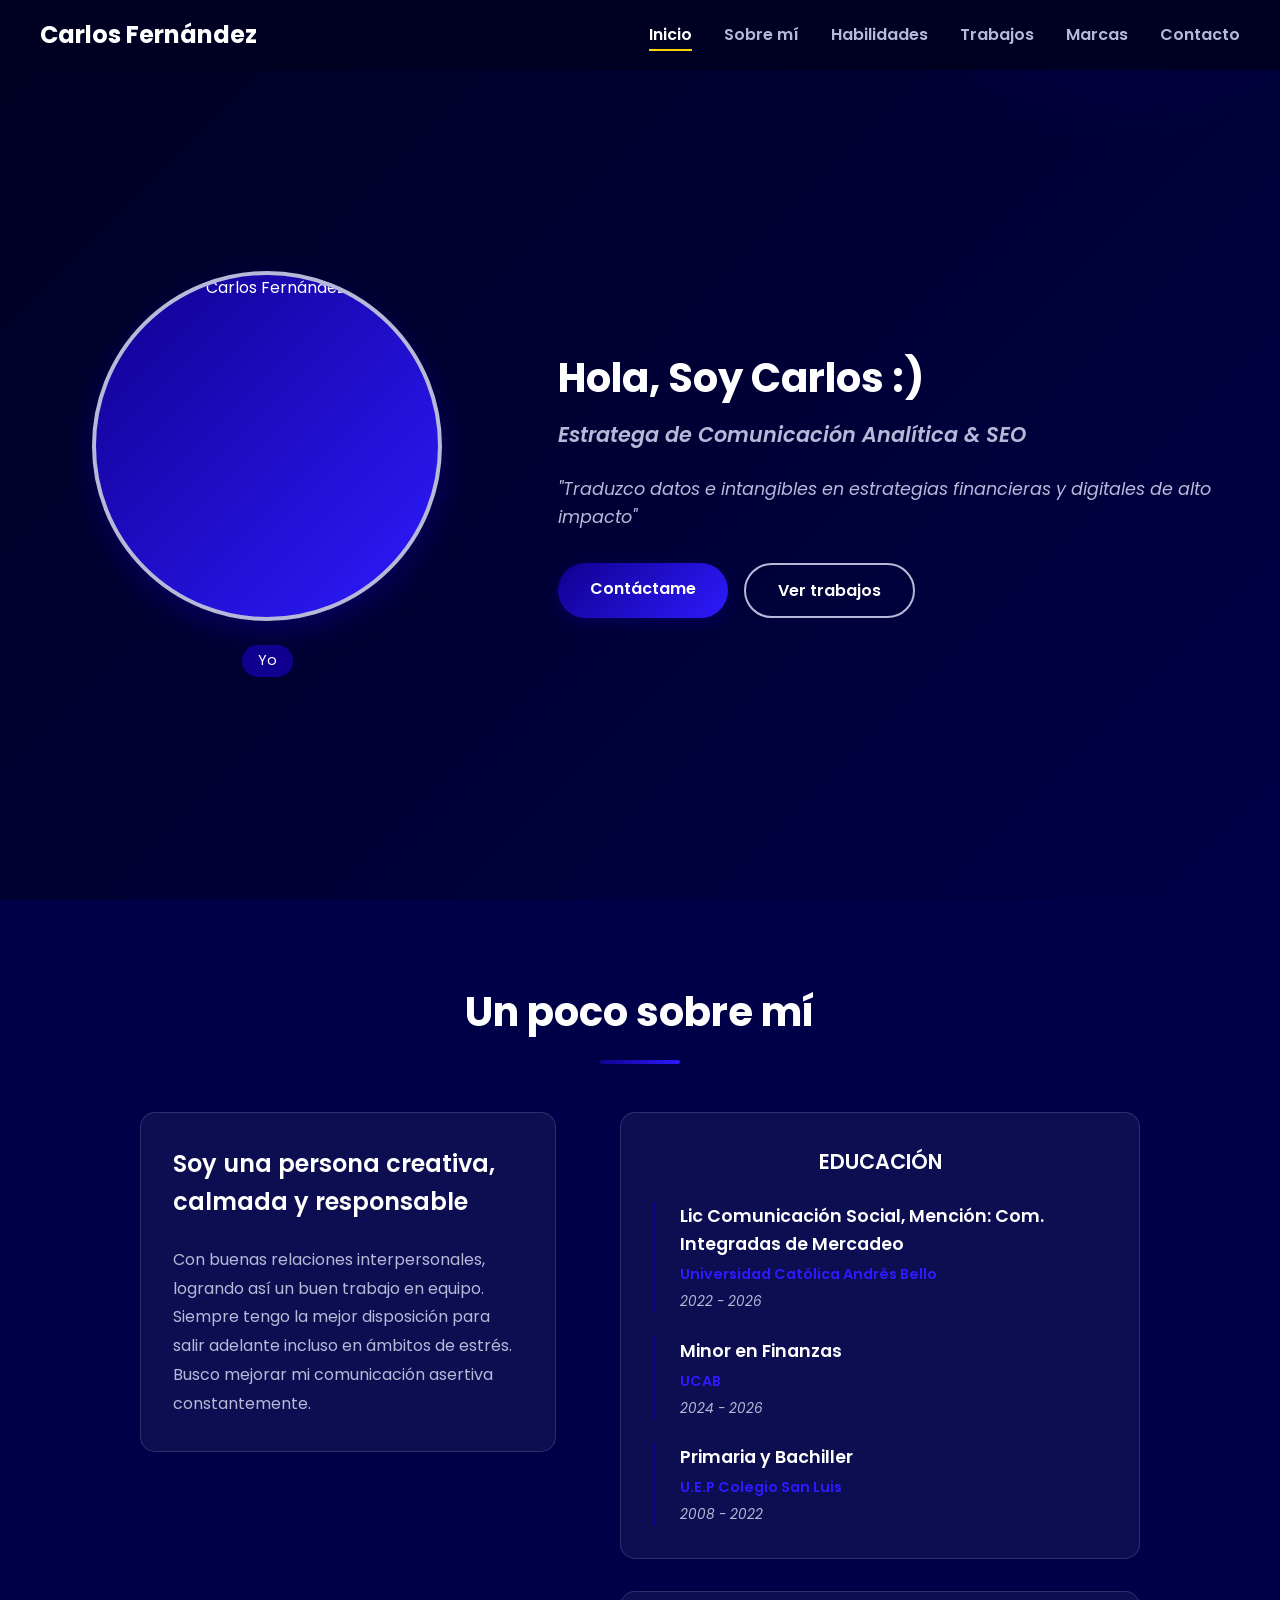
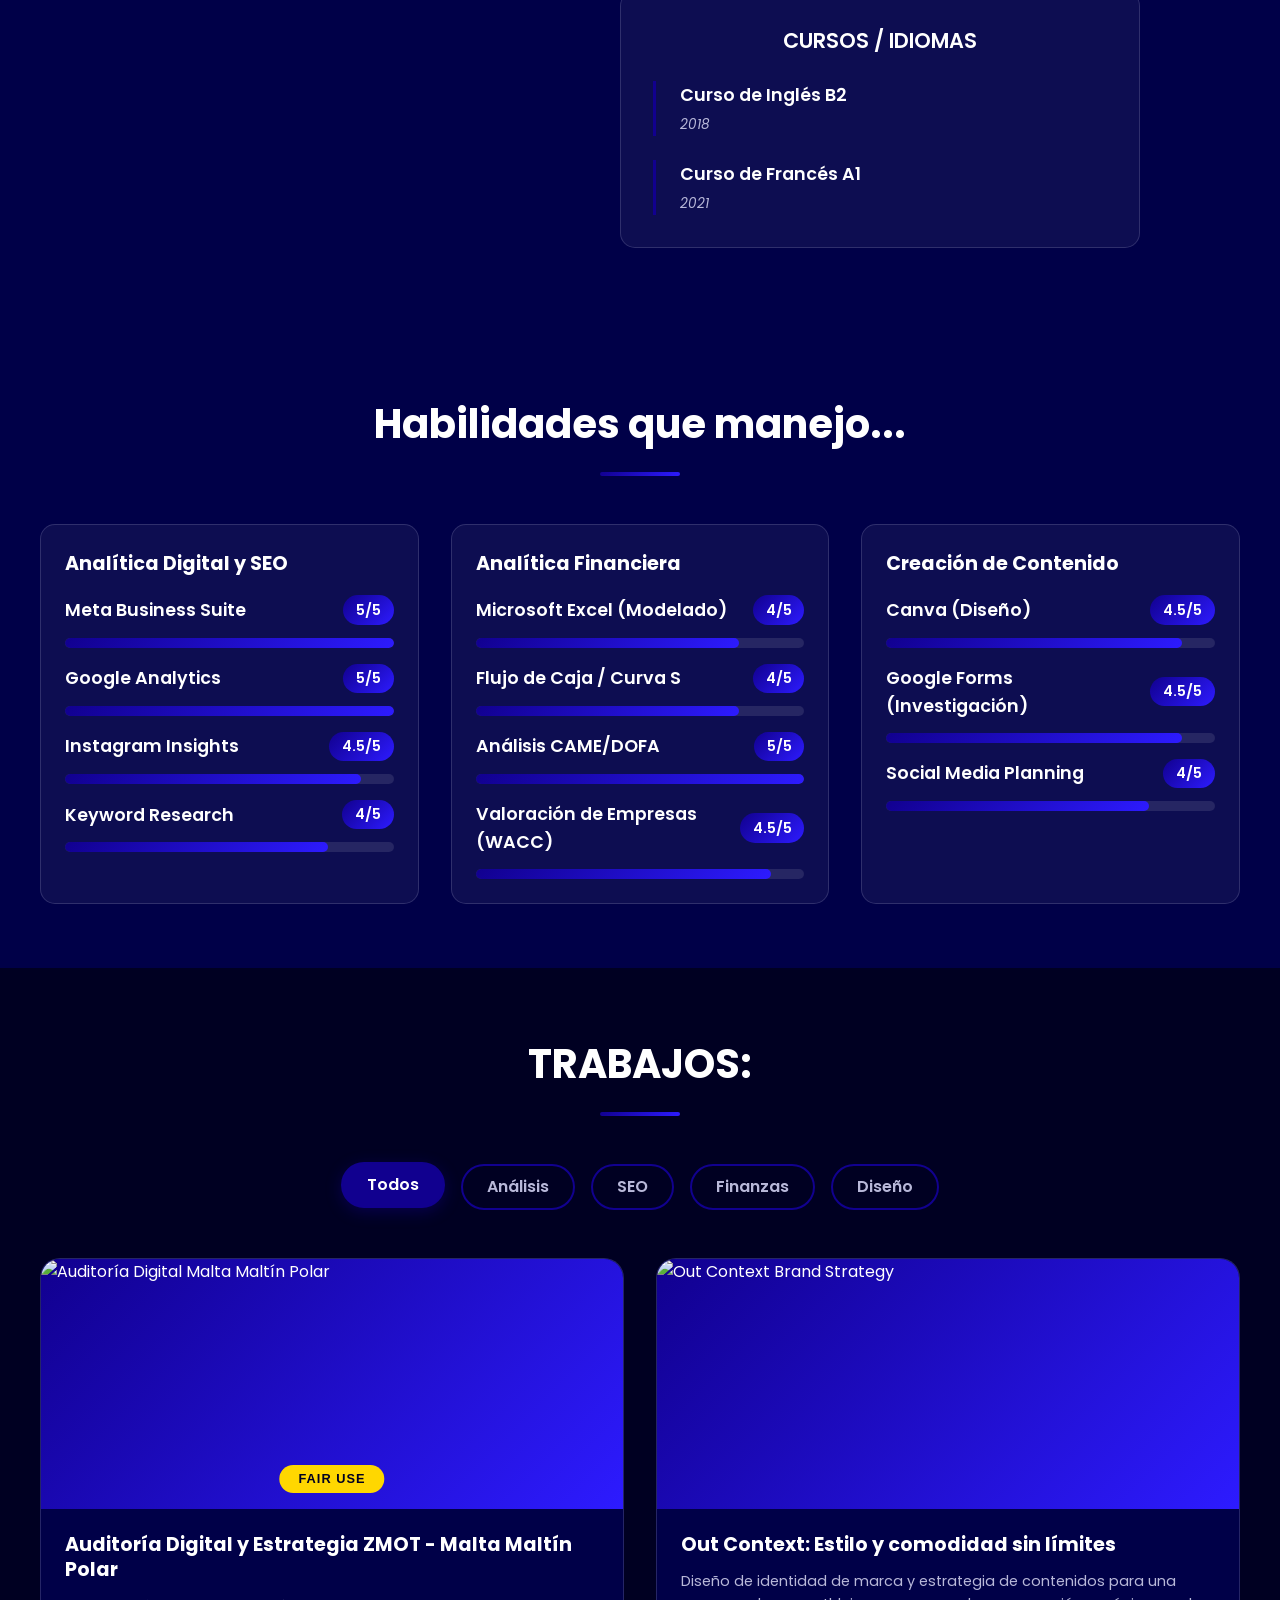
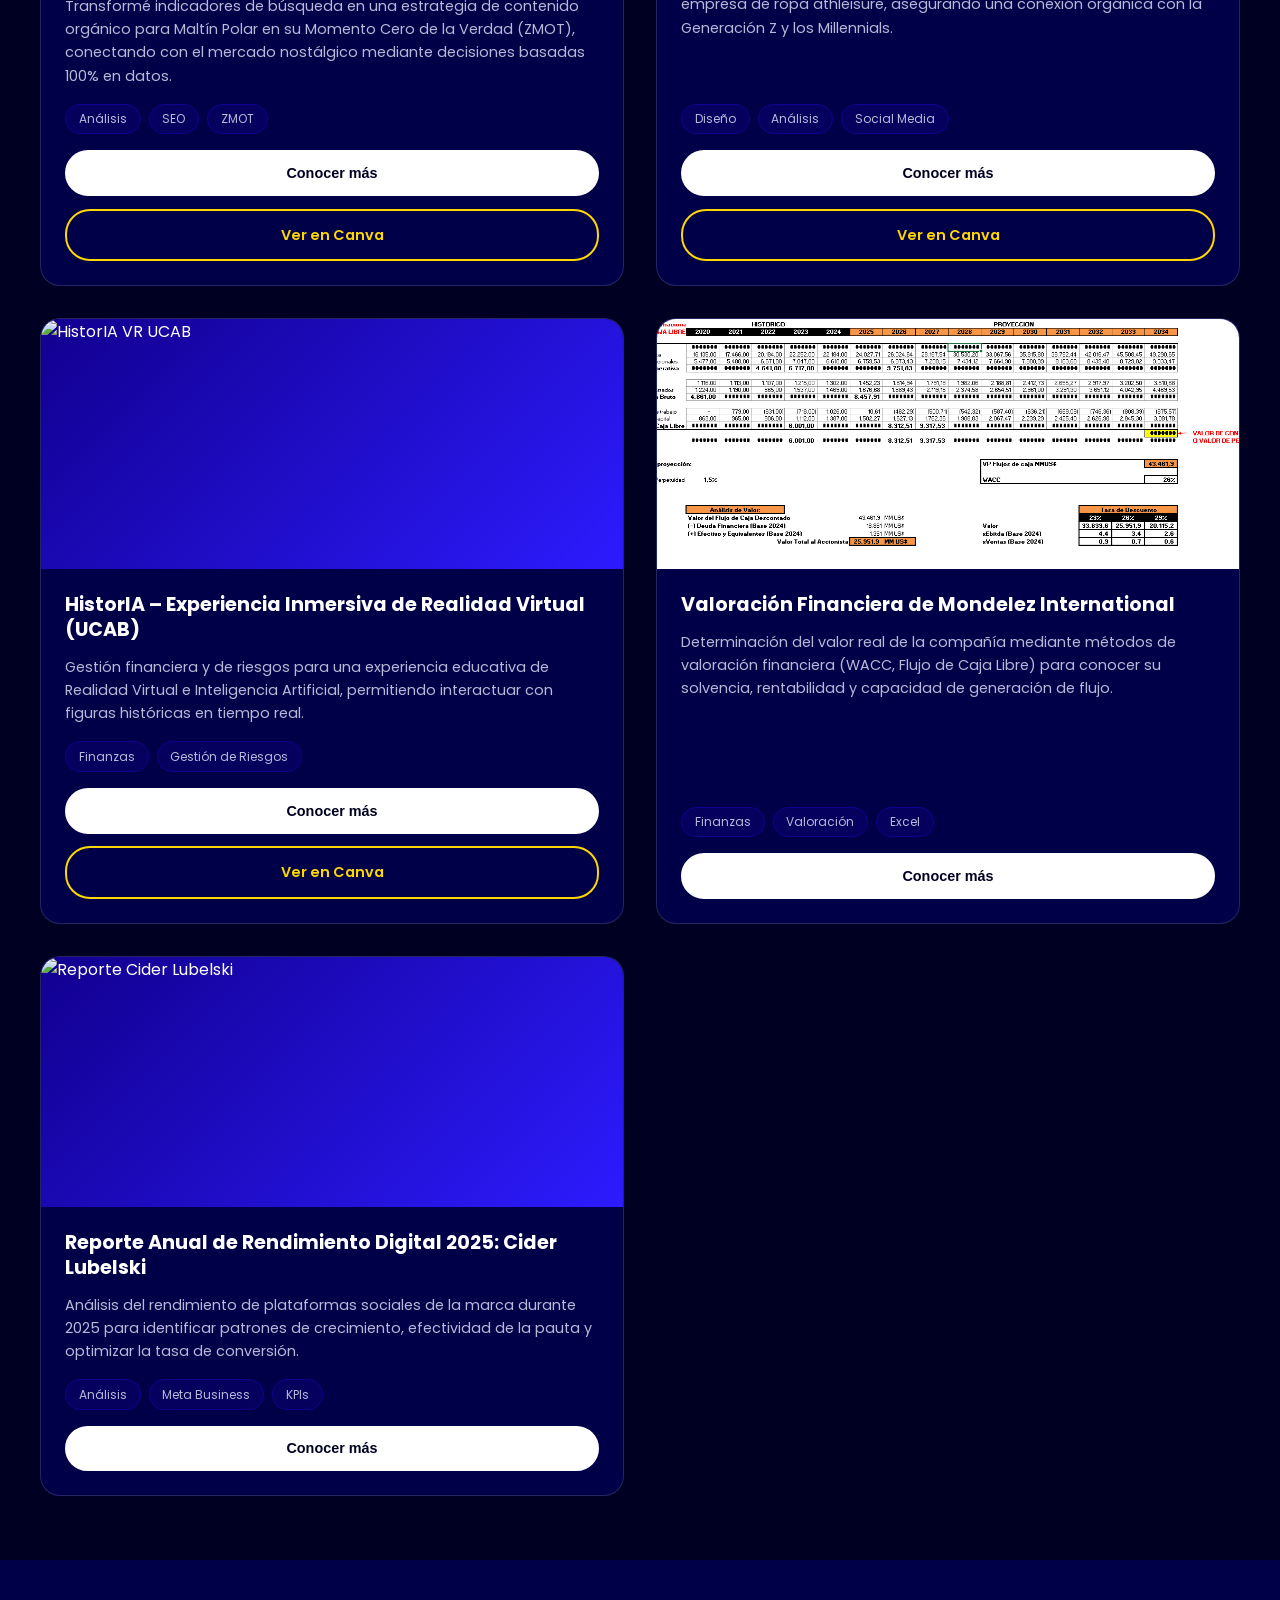
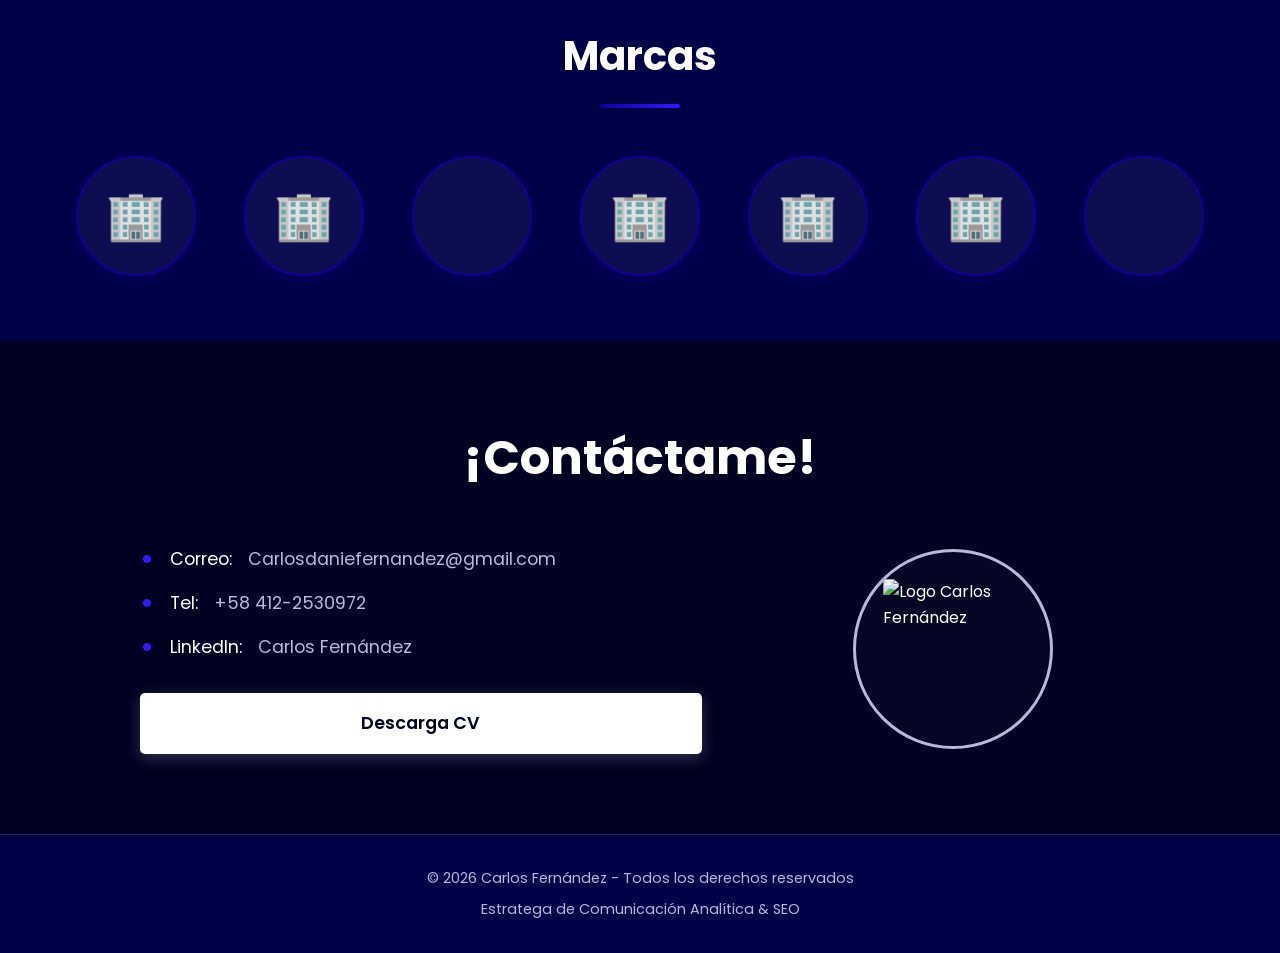
==== index.html @ 05754d42 "Update index.html" ====
<!DOCTYPE html>
<html lang="es">
<head>
    <meta charset="UTF-8">
    <meta name="viewport" content="width=device-width, initial-scale=1.0">
    <title>Carlos Fernández - Portafolio Profesional</title>
    <link href="https://fonts.googleapis.com/css2?family=Poppins:wght@300;400;600;700&display=swap" rel="stylesheet">
    <style>
        * {
            margin: 0;
            padding: 0;
            box-sizing: border-box;
        }

        :root {
            --color-dark: #000022;
            --color-primary: #000048;
            --color-secondary: #11008f;
            --color-accent: #2d1bff;
            --color-light: #b8b8d9;
            --color-white: #ffffff;
            --color-yellow: #FFD700;
        }

        body {
            font-family: 'Poppins', sans-serif;
            background: var(--color-dark);
            color: var(--color-white);
            line-height: 1.6;
        }

        /* Navigation Menu */
        .navbar {
            position: fixed;
            top: 0;
            left: 0;
            width: 100%;
            background: rgba(0, 0, 34, 0.95);
            backdrop-filter: blur(10px);
            padding: 1rem 2rem;
            z-index: 1000;
            box-shadow: 0 2px 20px rgba(0, 0, 0, 0.3);
            transition: all 0.3s ease;
        }

        .nav-container {
            max-width: 1200px;
            margin: 0 auto;
            display: flex;
            justify-content: space-between;
            align-items: center;
        }

        .nav-logo {
            font-size: 1.5rem;
            font-weight: 700;
            color: var(--color-white);
            text-decoration: none;
        }

        .nav-menu {
            display: flex;
            gap: 2rem;
            list-style: none;
        }

        .nav-menu a {
            color: var(--color-light);
            text-decoration: none;
            font-weight: 600;
            transition: color 0.3s ease;
            position: relative;
        }

        .nav-menu a:hover,
        .nav-menu a.active {
            color: var(--color-white);
        }

        .nav-menu a::after {
            content: '';
            position: absolute;
            bottom: -5px;
            left: 0;
            width: 0;
            height: 2px;
            background: var(--color-yellow);
            transition: width 0.3s ease;
        }

        .nav-menu a:hover::after,
        .nav-menu a.active::after {
            width: 100%;
        }

        .mobile-menu-toggle {
            display: none;
            background: none;
            border: none;
            color: var(--color-white);
            font-size: 1.5rem;
            cursor: pointer;
        }

        /* Hero Section */
        .hero {
            min-height: 100vh;
            display: flex;
            align-items: center;
            justify-content: center;
            padding: 6rem 2rem 2rem;
            background: linear-gradient(135deg, var(--color-dark) 0%, var(--color-primary) 100%);
            position: relative;
            overflow: hidden;
        }

        .hero::before {
            content: '';
            position: absolute;
            top: -50%;
            right: -10%;
            width: 600px;
            height: 600px;
            background: radial-gradient(circle, var(--color-secondary) 0%, transparent 70%);
            opacity: 0.3;
            border-radius: 50%;
            z-index: 0;
        }

        .hero-container {
            max-width: 1200px;
            width: 100%;
            display: grid;
            grid-template-columns: 1fr 1.5fr;
            gap: 4rem;
            align-items: center;
            position: relative;
            z-index: 1;
        }

        .profile-section {
            text-align: center;
        }

        .profile-img {
            width: 350px;
            height: 350px;
            border-radius: 50%;
            background: linear-gradient(135deg, var(--color-secondary) 0%, var(--color-accent) 100%);
            display: flex;
            align-items: center;
            justify-content: center;
            margin: 0 auto 1.5rem;
            overflow: hidden;
            border: 4px solid var(--color-light);
            box-shadow: 0 10px 30px rgba(17, 0, 143, 0.5);
        }

        .profile-img img {
            width: 100%;
            height: 100%;
            object-fit: cover;
            object-position: center top;
        }

        .profile-label {
            background: var(--color-secondary);
            color: white;
            padding: 0.3rem 1rem;
            border-radius: 20px;
            font-size: 0.9rem;
            display: inline-block;
            margin-bottom: 1rem;
        }

        .hero-content h1 {
            font-size: 2.5rem;
            color: var(--color-white);
            margin-bottom: 0.5rem;
            font-weight: 700;
        }

        .hero-content .subtitle {
            font-size: 1.3rem;
            color: var(--color-light);
            margin-bottom: 1.5rem;
            font-weight: 600;
        }

        .hero-content p {
            color: var(--color-light);
            margin-bottom: 2rem;
            font-size: 1.1rem;
            font-style: italic;
        }

        .cta-buttons {
            display: flex;
            gap: 1rem;
            flex-wrap: wrap;
        }

        .btn {
            padding: 0.8rem 2rem;
            border: none;
            border-radius: 50px;
            font-size: 1rem;
            font-weight: 600;
            cursor: pointer;
            transition: all 0.3s ease;
            text-decoration: none;
            display: inline-block;
        }

        .btn-primary {
            background: linear-gradient(135deg, var(--color-secondary) 0%, var(--color-accent) 100%);
            color: white;
            box-shadow: 0 4px 15px rgba(17, 0, 143, 0.4);
        }

        .btn-primary:hover {
            transform: translateY(-3px);
            box-shadow: 0 6px 20px rgba(17, 0, 143, 0.6);
        }

        .btn-secondary {
            background: transparent;
            color: var(--color-white);
            border: 2px solid var(--color-light);
        }

        .btn-secondary:hover {
            background: var(--color-light);
            color: var(--color-dark);
            transform: translateY(-3px);
        }

        /* About Section */
        .about-section {
            background: var(--color-primary);
            padding: 5rem 2rem;
        }

        .about-container {
            max-width: 1000px;
            margin: 0 auto;
        }

        .about-title {
            text-align: center;
            font-size: 2.5rem;
            color: var(--color-white);
            margin-bottom: 3rem;
            position: relative;
        }

        .about-title::after {
            content: '';
            display: block;
            width: 80px;
            height: 4px;
            background: linear-gradient(135deg, var(--color-secondary) 0%, var(--color-accent) 100%);
            margin: 1rem auto;
            border-radius: 2px;
        }

        .about-content {
            display: grid;
            grid-template-columns: 1.2fr 1.5fr;
            gap: 4rem;
            align-items: start;
        }

        .about-personal {
            background: rgba(255, 255, 255, 0.05);
            padding: 2rem;
            border-radius: 15px;
            border: 1px solid rgba(184, 184, 217, 0.2);
        }

        .about-personal h3 {
            color: var(--color-white);
            font-size: 1.5rem;
            margin-bottom: 1.5rem;
            font-weight: 600;
        }

        .about-personal p {
            color: var(--color-light);
            line-height: 1.8;
            font-size: 1rem;
        }

        .about-info {
            display: flex;
            flex-direction: column;
            gap: 2rem;
        }

        .about-section-block {
            background: rgba(255, 255, 255, 0.05);
            padding: 2rem;
            border-radius: 15px;
            border: 1px solid rgba(184, 184, 217, 0.2);
        }

        .about-section-block h3 {
            color: var(--color-white);
            font-size: 1.3rem;
            margin-bottom: 1.5rem;
            text-align: center;
            font-weight: 600;
        }

        .education-item,
        .course-item {
            margin-bottom: 1.5rem;
            padding-left: 1.5rem;
            border-left: 3px solid var(--color-secondary);
        }

        .education-item:last-child,
        .course-item:last-child {
            margin-bottom: 0;
        }

        .education-item h4,
        .course-item h4 {
            color: var(--color-white);
            font-size: 1.1rem;
            margin-bottom: 0.3rem;
            font-weight: 600;
        }

        .education-item p,
        .course-item p {
            color: var(--color-light);
            font-size: 0.95rem;
            line-height: 1.6;
        }

        .education-item .school,
        .course-item .school {
            color: var(--color-accent);
            font-weight: 600;
            font-size: 0.9rem;
            margin-bottom: 0.3rem;
        }

        .education-item .years,
        .course-item .years {
            color: var(--color-light);
            font-size: 0.85rem;
            font-style: italic;
        }

        /* Skills Section */
        .skills-section {
            background: var(--color-primary);
            padding: 4rem 2rem;
        }

        .container {
            max-width: 1200px;
            margin: 0 auto;
        }

        .section-title {
            text-align: center;
            font-size: 2.5rem;
            color: var(--color-white);
            margin-bottom: 3rem;
            position: relative;
        }

        .section-title::after {
            content: '';
            display: block;
            width: 80px;
            height: 4px;
            background: linear-gradient(135deg, var(--color-secondary) 0%, var(--color-accent) 100%);
            margin: 1rem auto;
            border-radius: 2px;
        }

        .skills-grid {
            display: grid;
            grid-template-columns: repeat(auto-fit, minmax(300px, 1fr));
            gap: 2rem;
        }

        .skill-item {
            background: rgba(255, 255, 255, 0.05);
            padding: 1.5rem;
            border-radius: 15px;
            border: 1px solid rgba(184, 184, 217, 0.2);
            transition: transform 0.3s ease;
        }

        .skill-item:hover {
            transform: translateY(-5px);
            background: rgba(255, 255, 255, 0.08);
            border-color: var(--color-secondary);
        }

        .skill-header {
            display: flex;
            justify-content: space-between;
            align-items: center;
            margin-bottom: 0.8rem;
        }

        .skill-name {
            font-weight: 600;
            color: var(--color-white);
            font-size: 1.1rem;
        }

        .skill-level {
            background: linear-gradient(135deg, var(--color-secondary) 0%, var(--color-accent) 100%);
            color: white;
            padding: 0.2rem 0.8rem;
            border-radius: 20px;
            font-size: 0.9rem;
            font-weight: 600;
        }

        .skill-bar {
            height: 10px;
            background: rgba(255, 255, 255, 0.1);
            border-radius: 10px;
            overflow: hidden;
        }

        .skill-progress {
            height: 100%;
            background: linear-gradient(135deg, var(--color-secondary) 0%, var(--color-accent) 100%);
            border-radius: 10px;
            transition: width 1s ease;
            width: 0;
        }

        /* Works Section */
        .works-section {
            padding: 4rem 2rem;
            background: var(--color-dark);
        }

        .tags {
            display: flex;
            justify-content: center;
            gap: 1rem;
            margin-bottom: 3rem;
            flex-wrap: wrap;
        }

        .tag {
            background: transparent;
            color: var(--color-light);
            padding: 0.5rem 1.5rem;
            border-radius: 25px;
            font-weight: 600;
            border: 2px solid var(--color-secondary);
            cursor: pointer;
            transition: all 0.3s ease;
        }

        .tag:hover,
        .tag.active {
            background: var(--color-secondary);
            color: white;
            transform: translateY(-2px);
            box-shadow: 0 4px 15px rgba(17, 0, 143, 0.4);
        }

        .works-grid {
            display: grid;
            grid-template-columns: repeat(2, 1fr);
            gap: 2rem;
            max-width: 1200px;
            margin: 0 auto;
        }

        .work-card {
            background: var(--color-primary);
            border-radius: 20px;
            overflow: hidden;
            border: 1px solid rgba(184, 184, 217, 0.2);
            transition: transform 0.3s ease, box-shadow 0.3s ease;
            display: flex;
            flex-direction: column;
        }

        .work-card:hover {
            transform: translateY(-10px);
            box-shadow: 0 15px 40px rgba(17, 0, 143, 0.4);
            border-color: var(--color-secondary);
        }

        .work-image {
            width: 100%;
            height: 250px;
            background: linear-gradient(135deg, var(--color-secondary) 0%, var(--color-accent) 100%);
            display: flex;
            align-items: center;
            justify-content: center;
            position: relative;
            overflow: hidden;
        }

        .work-image img {
            width: 100%;
            height: 100%;
            object-fit: cover;
        }

        .fair-use-btn {
            position: absolute;
            bottom: 1rem;
            left: 50%;
            transform: translateX(-50%);
            background: var(--color-yellow);
            color: var(--color-dark);
            padding: 0.4rem 1.2rem;
            border-radius: 25px;
            font-weight: 700;
            font-size: 0.8rem;
            border: none;
            cursor: pointer;
            letter-spacing: 1px;
        }

        .work-content {
            padding: 1.5rem;
            flex-grow: 1;
            display: flex;
            flex-direction: column;
        }

        .work-title {
            font-size: 1.2rem;
            color: var(--color-white);
            margin-bottom: 0.8rem;
            font-weight: 700;
            line-height: 1.3;
        }

        .work-description {
            color: var(--color-light);
            font-size: 0.9rem;
            line-height: 1.6;
            margin-bottom: 1rem;
            flex-grow: 1;
        }

        .work-tags {
            display: flex;
            gap: 0.5rem;
            flex-wrap: wrap;
            margin-bottom: 1rem;
        }

        .work-tag {
            background: rgba(17, 0, 143, 0.3);
            color: var(--color-light);
            padding: 0.3rem 0.8rem;
            border-radius: 15px;
            font-size: 0.75rem;
            border: 1px solid var(--color-secondary);
        }

        .work-buttons {
            display: flex;
            flex-direction: column;
            gap: 0.8rem;
        }

        .work-btn {
            width: 100%;
            padding: 0.8rem 1rem;
            border: 2px solid var(--color-light);
            border-radius: 25px;
            background: transparent;
            color: var(--color-white);
            font-weight: 600;
            cursor: pointer;
            transition: all 0.3s ease;
            text-align: center;
            text-decoration: none;
            display: inline-block;
            font-size: 0.9rem;
        }

        .work-btn:hover {
            background: var(--color-secondary);
            border-color: var(--color-secondary);
            transform: translateY(-2px);
        }

        .work-btn.primary {
            background: var(--color-white);
            color: var(--color-dark);
            border-color: var(--color-white);
        }

        .work-btn.primary:hover {
            background: var(--color-light);
        }

        .work-btn.canva-link {
            border-color: var(--color-yellow);
            color: var(--color-yellow);
        }

        .work-btn.canva-link:hover {
            background: var(--color-yellow);
            color: var(--color-dark);
        }

        /* Modal Styles */
        .modal {
            display: none;
            position: fixed;
            top: 0;
            left: 0;
            width: 100%;
            height: 100%;
            background: rgba(0, 0, 0, 0.95);
            z-index: 1000;
            overflow-y: auto;
            padding: 2rem;
        }

        .modal.active {
            display: flex;
            align-items: flex-start;
            justify-content: center;
        }

        .modal-content {
            background: var(--color-primary);
            border-radius: 20px;
            max-width: 1100px;
            width: 100%;
            padding: 3rem;
            position: relative;
            border: 2px solid var(--color-secondary);
            box-shadow: 0 20px 60px rgba(17, 0, 143, 0.5);
            margin: 2rem 0;
        }

        .modal-close {
            position: absolute;
            top: 1.5rem;
            right: 1.5rem;
            width: 40px;
            height: 40px;
            border-radius: 50%;
            background: var(--color-secondary);
            border: none;
            color: white;
            font-size: 1.5rem;
            cursor: pointer;
            display: flex;
            align-items: center;
            justify-content: center;
            transition: all 0.3s ease;
            z-index: 10;
        }

        .modal-close:hover {
            background: var(--color-accent);
            transform: rotate(90deg);
        }

        .modal-header {
            text-align: center;
            margin-bottom: 2rem;
        }

        .modal-title {
            font-size: 1.8rem;
            color: var(--color-white);
            margin-bottom: 1.5rem;
            line-height: 1.3;
        }

        .modal-tabs {
            display: flex;
            justify-content: center;
            gap: 1rem;
            margin-bottom: 2rem;
            flex-wrap: wrap;
        }

        .modal-tab {
            padding: 0.7rem 1.8rem;
            border: 2px solid var(--color-light);
            border-radius: 25px;
            background: transparent;
            color: var(--color-light);
            font-weight: 600;
            cursor: pointer;
            transition: all 0.3s ease;
            font-size: 0.9rem;
        }

        .modal-tab:hover,
        .modal-tab.active {
            background: var(--color-white);
            color: var(--color-dark);
            border-color: var(--color-white);
            transform: translateY(-2px);
        }

        .modal-body {
            display: grid;
            grid-template-columns: 1fr 1.8fr;
            gap: 3rem;
            margin-top: 2rem;
        }

        .modal-image {
            width: 100%;
            border-radius: 15px;
            overflow: hidden;
            box-shadow: 0 10px 30px rgba(0, 0, 0, 0.3);
            min-height: 300px;
            display: flex;
            align-items: center;
            justify-content: center;
            background: rgba(255,255,255,0.05);
        }

        .modal-image img {
            width: 100%;
            height: auto;
            display: block;
        }

        .modal-info {
            color: var(--color-light);
        }

        .modal-section {
            margin-bottom: 1.8rem;
        }

        .modal-section h3 {
            color: var(--color-white);
            font-size: 1.1rem;
            margin-bottom: 0.6rem;
            font-weight: 600;
        }

        .modal-section p {
            color: var(--color-light);
            line-height: 1.7;
            font-size: 0.95rem;
        }

        .modal-section ul {
            padding-left: 0;
            list-style: none;
        }

        .modal-section li {
            margin-bottom: 0.8rem;
            position: relative;
            padding-left: 1.8rem;
            line-height: 1.6;
            font-size: 0.95rem;
        }

        .modal-section li::before {
            content: '✅';
            position: absolute;
            left: 0;
            top: 2px;
        }

        .tab-content {
            display: none;
        }

        .tab-content.active {
            display: block;
            animation: fadeIn 0.4s ease;
        }

        @keyframes fadeIn {
            from { opacity: 0; transform: translateY(10px); }
            to { opacity: 1; transform: translateY(0); }
        }

        /* Brands Section */
        .brands-section {
            background: var(--color-primary);
            padding: 4rem 2rem;
        }

        .brands-grid {
            display: flex;
            justify-content: center;
            align-items: center;
            gap: 3rem;
            flex-wrap: wrap;
            margin-top: 2rem;
        }

        .brand-item {
            width: 120px;
            height: 120px;
            border-radius: 50%;
            background: rgba(255, 255, 255, 0.05);
            display: flex;
            align-items: center;
            justify-content: center;
            font-size: 3rem;
            color: var(--color-light);
            border: 2px solid var(--color-secondary);
            box-shadow: 0 4px 15px rgba(17, 0, 143, 0.3);
            transition: all 0.3s ease;
            cursor: pointer;
        }

        .brand-item:hover {
            transform: scale(1.1) rotate(5deg);
            background: var(--color-secondary);
            color: white;
            box-shadow: 0 6px 20px rgba(17, 0, 143, 0.6);
        }

        /* Contact Section */
        .contact-section {
            background: var(--color-dark);
            padding: 5rem 2rem;
        }

        .contact-container {
            max-width: 1000px;
            margin: 0 auto;
        }

        .contact-title {
            text-align: center;
            font-size: 3rem;
            margin-bottom: 3rem;
            color: var(--color-white);
        }

        .contact-content {
            display: grid;
            grid-template-columns: 1.5fr 1fr;
            gap: 4rem;
            align-items: center;
        }

        .contact-info {
            display: flex;
            flex-direction: column;
            gap: 1rem;
        }

        .contact-item {
            display: flex;
            align-items: center;
            gap: 1rem;
            font-size: 1.1rem;
            color: var(--color-white);
        }

        .contact-item::before {
            content: '•';
            color: var(--color-accent);
            font-size: 2rem;
            line-height: 0;
        }

        .contact-item a {
            color: var(--color-light);
            text-decoration: none;
            transition: color 0.3s ease;
        }

        .contact-item a:hover {
            color: var(--color-accent);
        }

        .contact-btn {
            display: inline-block;
            margin-top: 1rem;
            padding: 1rem 2.5rem;
            background: var(--color-white);
            color: var(--color-dark);
            text-decoration: none;
            border-radius: 5px;
            font-weight: 600;
            font-size: 1.1rem;
            transition: all 0.3s ease;
            box-shadow: 0 4px 15px rgba(255, 255, 255, 0.2);
            text-align: center;
        }

        .contact-btn:hover {
            transform: translateY(-3px);
            box-shadow: 0 6px 20px rgba(255, 255, 255, 0.4);
        }

        .contact-logo {
            display: flex;
            justify-content: center;
            align-items: center;
        }

        .logo-circle {
            width: 200px;
            height: 200px;
            border: 3px solid var(--color-light);
            border-radius: 50%;
            display: flex;
            align-items: center;
            justify-content: center;
            background: rgba(255, 255, 255, 0.02);
        }

        .logo-inner {
            width: 140px;
            height: 140px;
            display: flex;
            align-items: center;
            justify-content: center;
        }

        .logo-inner img {
            width: 100%;
            height: 100%;
            object-fit: contain;
        }

        /* Footer */
        footer {
            background: var(--color-primary);
            color: var(--color-white);
            text-align: center;
            padding: 2rem;
            border-top: 1px solid rgba(184, 184, 217, 0.2);
        }

        footer p {
            color: var(--color-light);
            font-size: 0.9rem;
        }

        @keyframes fadeInUp {
            from { opacity: 0; transform: translateY(30px); }
            to { opacity: 1; transform: translateY(0); }
        }

        /* Responsive */
        @media (max-width: 768px) {
            .nav-menu {
                position: fixed;
                top: 70px;
                left: -100%;
                width: 100%;
                background: rgba(0, 0, 34, 0.98);
                flex-direction: column;
                padding: 2rem;
                transition: left 0.3s ease;
                gap: 1rem;
            }

            .nav-menu.active { left: 0; }
            .mobile-menu-toggle { display: block; }

            .hero-container {
                grid-template-columns: 1fr;
                text-align: center;
            }

            .profile-img { width: 250px; height: 250px; }
            .hero-content h1 { font-size: 2rem; }
            .cta-buttons { justify-content: center; }

            .about-content {
                grid-template-columns: 1fr;
                gap: 2rem;
            }

            .skills-grid { grid-template-columns: 1fr; }

            .works-grid {
                grid-template-columns: 1fr;
            }

            .modal-body { grid-template-columns: 1fr; }
            .modal-content { padding: 2rem 1.5rem; }
            .modal-tabs { flex-direction: column; }
            .modal-tab { width: 100%; }

            .contact-content {
                grid-template-columns: 1fr;
                text-align: center;
            }
            .contact-title { font-size: 2rem; }
            .contact-item { justify-content: center; }
        }
    </style>
</head>
<body>

    <!-- Navigation Menu -->
    <nav class="navbar" id="navbar">
        <div class="nav-container">
            <a href="#inicio" class="nav-logo">Carlos Fernández</a>
            <ul class="nav-menu" id="navMenu">
                <li><a href="#inicio" class="active">Inicio</a></li>
                <li><a href="#sobre-mi">Sobre mí</a></li>
                <li><a href="#habilidades">Habilidades</a></li>
                <li><a href="#trabajos">Trabajos</a></li>
                <li><a href="#marcas">Marcas</a></li>
                <li><a href="#contacto">Contacto</a></li>
            </ul>
            <button class="mobile-menu-toggle" id="mobileMenuToggle">☰</button>
        </div>
    </nav>

    <!-- Hero Section -->
    <section class="hero" id="inicio">
        <div class="hero-container">
            <div class="profile-section">
                <div class="profile-img">
                    <img src="https://i.imgur.com/ghfgZHt.jpeg" alt="Carlos Fernández">
                </div>
                <span class="profile-label">Yo</span>
            </div>
            <div class="hero-content">
                <h1>Hola, Soy Carlos :)</h1>
                <p class="subtitle">Estratega de Comunicación Analítica & SEO</p>
                <p>"Traduzco datos e intangibles en estrategias financieras y digitales de alto impacto"</p>
                <div class="cta-buttons">
                    <a href="#contacto" class="btn btn-primary">Contáctame</a>
                    <a href="#trabajos" class="btn btn-secondary">Ver trabajos</a>
                </div>
            </div>
        </div>
    </section>

    <!-- About Section -->
    <section class="about-section" id="sobre-mi">
        <div class="about-container">
            <h2 class="about-title">Un poco sobre mí</h2>
            <div class="about-content">
                <div class="about-personal">
                    <h3>Soy una persona creativa, calmada y responsable</h3>
                    <p>Con buenas relaciones interpersonales, logrando así un buen trabajo en equipo. Siempre tengo la mejor disposición para salir adelante incluso en ámbitos de estrés. Busco mejorar mi comunicación asertiva constantemente.</p>
                </div>
                <div class="about-info">
                    <div class="about-section-block">
                        <h3>EDUCACIÓN</h3>
                        <div class="education-item">
                            <h4>Lic Comunicación Social, Mención: Com. Integradas de Mercadeo</h4>
                            <p class="school">Universidad Católica Andrés Bello</p>
                            <p class="years">2022 - 2026</p>
                        </div>
                        <div class="education-item">
                            <h4>Minor en Finanzas</h4>
                            <p class="school">UCAB</p>
                            <p class="years">2024 - 2026</p>
                        </div>
                        <div class="education-item">
                            <h4>Primaria y Bachiller</h4>
                            <p class="school">U.E.P Colegio San Luis</p>
                            <p class="years">2008 - 2022</p>
                        </div>
                    </div>
                    <div class="about-section-block">
                        <h3>CURSOS / IDIOMAS</h3>
                        <div class="course-item">
                            <h4>Curso de Inglés B2</h4>
                            <p class="years">2018</p>
                        </div>
                        <div class="course-item">
                            <h4>Curso de Francés A1</h4>
                            <p class="years">2021</p>
                        </div>
                    </div>
                </div>
            </div>
        </div>
    </section>

    <!-- Skills Section -->
    <section class="skills-section" id="habilidades">
        <div class="container">
            <h2 class="section-title">Habilidades que manejo...</h2>
            <div class="skills-grid">
                <div class="skill-item">
                    <h3 style="margin-bottom: 1rem; color: var(--color-white); font-size: 1.2rem;">Analítica Digital y SEO</h3>
                    <div class="skill-header"><span class="skill-name">Meta Business Suite</span><span class="skill-level">5/5</span></div>
                    <div class="skill-bar"><div class="skill-progress" data-width="100"></div></div>
                    <div class="skill-header" style="margin-top: 1rem;"><span class="skill-name">Google Analytics</span><span class="skill-level">5/5</span></div>
                    <div class="skill-bar"><div class="skill-progress" data-width="100"></div></div>
                    <div class="skill-header" style="margin-top: 1rem;"><span class="skill-name">Instagram Insights</span><span class="skill-level">4.5/5</span></div>
                    <div class="skill-bar"><div class="skill-progress" data-width="90"></div></div>
                    <div class="skill-header" style="margin-top: 1rem;"><span class="skill-name">Keyword Research</span><span class="skill-level">4/5</span></div>
                    <div class="skill-bar"><div class="skill-progress" data-width="80"></div></div>
                </div>

                <div class="skill-item">
                    <h3 style="margin-bottom: 1rem; color: var(--color-white); font-size: 1.2rem;">Analítica Financiera</h3>
                    <div class="skill-header"><span class="skill-name">Microsoft Excel (Modelado)</span><span class="skill-level">4/5</span></div>
                    <div class="skill-bar"><div class="skill-progress" data-width="80"></div></div>
                    <div class="skill-header" style="margin-top: 1rem;"><span class="skill-name">Flujo de Caja / Curva S</span><span class="skill-level">4/5</span></div>
                    <div class="skill-bar"><div class="skill-progress" data-width="80"></div></div>
                    <div class="skill-header" style="margin-top: 1rem;"><span class="skill-name">Análisis CAME/DOFA</span><span class="skill-level">5/5</span></div>
                    <div class="skill-bar"><div class="skill-progress" data-width="100"></div></div>
                    <div class="skill-header" style="margin-top: 1rem;"><span class="skill-name">Valoración de Empresas (WACC)</span><span class="skill-level">4.5/5</span></div>
                    <div class="skill-bar"><div class="skill-progress" data-width="90"></div></div>
                </div>

                <div class="skill-item">
                    <h3 style="margin-bottom: 1rem; color: var(--color-white); font-size: 1.2rem;">Creación de Contenido</h3>
                    <div class="skill-header"><span class="skill-name">Canva (Diseño)</span><span class="skill-level">4.5/5</span></div>
                    <div class="skill-bar"><div class="skill-progress" data-width="90"></div></div>
                    <div class="skill-header" style="margin-top: 1rem;"><span class="skill-name">Google Forms (Investigación)</span><span class="skill-level">4.5/5</span></div>
                    <div class="skill-bar"><div class="skill-progress" data-width="90"></div></div>
                    <div class="skill-header" style="margin-top: 1rem;"><span class="skill-name">Social Media Planning</span><span class="skill-level">4/5</span></div>
                    <div class="skill-bar"><div class="skill-progress" data-width="80"></div></div>
                </div>
            </div>
        </div>
    </section>

    <!-- Works Section -->
    <section class="works-section" id="trabajos">
        <div class="container">
            <h2 class="section-title">TRABAJOS:</h2>
            <div class="tags">
                <span class="tag active" data-filter="all">Todos</span>
                <span class="tag" data-filter="analisis">Análisis</span>
                <span class="tag" data-filter="seo">SEO</span>
                <span class="tag" data-filter="finanzas">Finanzas</span>
                <span class="tag" data-filter="diseno">Diseño</span>
            </div>

            <div class="works-grid">
                
                <!-- TRABAJO 1 - CON FAIR USE -->
                <div class="work-card" data-category="analisis seo">
                    <div class="work-image">
                        <img src="https://i.imgur.com/ZnPU6qf.jpeg" alt="Auditoría Digital Malta Maltín Polar">
                        <button class="fair-use-btn">FAIR USE</button>
                    </div>
                    <div class="work-content">
                        <h3 class="work-title">Auditoría Digital y Estrategia ZMOT - Malta Maltín Polar</h3>
                        <p class="work-description">Transformé indicadores de búsqueda en una estrategia de contenido orgánico para Maltín Polar en su Momento Cero de la Verdad (ZMOT), conectando con el mercado nostálgico mediante decisiones basadas 100% en datos.</p>
                        <div class="work-tags">
                            <span class="work-tag">Análisis</span>
                            <span class="work-tag">SEO</span>
                            <span class="work-tag">ZMOT</span>
                        </div>
                        <div class="work-buttons">
                            <button class="work-btn primary" onclick="openModal('modal1')">Conocer más</button>
                            <a href="https://canva.link/qal6nfpnqdi3kak" target="_blank" class="work-btn canva-link">Ver en Canva</a>
                        </div>
                    </div>
                </div>

                <!-- TRABAJO 2 - SIN FAIR USE -->
                <div class="work-card" data-category="diseno analisis">
                    <div class="work-image">
                        <img src="https://i.imgur.com/wXMcRia.jpg" alt="Out Context Brand Strategy">
                    </div>
                    <div class="work-content">
                        <h3 class="work-title">Out Context: Estilo y comodidad sin límites</h3>
                        <p class="work-description">Diseño de identidad de marca y estrategia de contenidos para una empresa de ropa athleisure, asegurando una conexión orgánica con la Generación Z y los Millennials.</p>
                        <div class="work-tags">
                            <span class="work-tag">Diseño</span>
                            <span class="work-tag">Análisis</span>
                            <span class="work-tag">Social Media</span>
                        </div>
                        <div class="work-buttons">
                            <button class="work-btn primary" onclick="openModal('modal2')">Conocer más</button>
                            <a href="https://canva.link/6cm7qntppjrfjh0" target="_blank" class="work-btn canva-link">Ver en Canva</a>
                        </div>
                    </div>
                </div>

                <!-- TRABAJO 3 - SIN FAIR USE -->
                <div class="work-card" data-category="finanzas">
                    <div class="work-image">
                        <img src="https://i.imgur.com/NiErzsM.jpg" alt="HistorIA VR UCAB">
                    </div>
                    <div class="work-content">
                        <h3 class="work-title">HistorIA – Experiencia Inmersiva de Realidad Virtual (UCAB)</h3>
                        <p class="work-description">Gestión financiera y de riesgos para una experiencia educativa de Realidad Virtual e Inteligencia Artificial, permitiendo interactuar con figuras históricas en tiempo real.</p>
                        <div class="work-tags">
                            <span class="work-tag">Finanzas</span>
                            <span class="work-tag">Gestión de Riesgos</span>
                        </div>
                        <div class="work-buttons">
                            <button class="work-btn primary" onclick="openModal('modal3')">Conocer más</button>
                            <a href="https://canva.link/izqnwzqlymoot7e" target="_blank" class="work-btn canva-link">Ver en Canva</a>
                        </div>
                    </div>
                </div>

                <!-- TRABAJO 4 - SIN FAIR USE -->
                <div class="work-card" data-category="finanzas analisis">
                    <div class="work-image">
                        <img src="Excel.png" alt="Valoración Mondelez International">
                    </div>
                    <div class="work-content">
                        <h3 class="work-title">Valoración Financiera de Mondelez International</h3>
                        <p class="work-description">Determinación del valor real de la compañía mediante métodos de valoración financiera (WACC, Flujo de Caja Libre) para conocer su solvencia, rentabilidad y capacidad de generación de flujo.</p>
                        <div class="work-tags">
                            <span class="work-tag">Finanzas</span>
                            <span class="work-tag">Valoración</span>
                            <span class="work-tag">Excel</span>
                        </div>
                        <div class="work-buttons">
                            <button class="work-btn primary" onclick="openModal('modal4')">Conocer más</button>
                        </div>
                    </div>
                </div>

                <!-- TRABAJO 5 - SIN FAIR USE -->
                <div class="work-card" data-category="analisis">
                    <div class="work-image">
                        <img src="https://i.imgur.com/jOE3H45.jpg" alt="Reporte Cider Lubelski">
                    </div>
                    <div class="work-content">
                        <h3 class="work-title">Reporte Anual de Rendimiento Digital 2025: Cider Lubelski</h3>
                        <p class="work-description">Análisis del rendimiento de plataformas sociales de la marca durante 2025 para identificar patrones de crecimiento, efectividad de la pauta y optimizar la tasa de conversión.</p>
                        <div class="work-tags">
                            <span class="work-tag">Análisis</span>
                            <span class="work-tag">Meta Business</span>
                            <span class="work-tag">KPIs</span>
                        </div>
                        <div class="work-buttons">
                            <button class="work-btn primary" onclick="openModal('modal5')">Conocer más</button>
                        </div>
                    </div>
                </div>

            </div>
        </div>
    </section>

    <!-- ================= MODALES ================= -->

    <!-- MODAL 1 - CON FAIR USE -->
    <div class="modal" id="modal1">
        <div class="modal-content">
            <button class="modal-close" onclick="closeModal('modal1')">&times;</button>
            <div class="modal-header">
                <h2 class="modal-title">Auditoría Digital y Estrategia ZMOT - Malta Maltín Polar</h2>
                <div class="modal-tabs">
                    <button class="modal-tab active" onclick="switchTab('intro1', 'modal1', this)">INTRODUCCIÓN</button>
                    <button class="modal-tab" onclick="switchTab('retos1', 'modal1', this)">RETOS</button>
                    <button class="modal-tab" onclick="switchTab('resultados1', 'modal1', this)">RESULTADOS</button>
                </div>
            </div>
            <div class="modal-body">
                <div class="modal-image">
                    <img src="https://i.imgur.com/V6W55Oo.jpg" alt="Auditoría Digital Malta Maltín Polar">
                    <button class="fair-use-btn">FAIR USE</button>
                </div>
                <div class="modal-info">
                    <div class="tab-content active" id="intro1">
                        <div class="modal-section"><h3>Rol en el trabajo:</h3><p style="color: var(--color-white);">Analista de Mercadeo Digital y Estratega de Contenido</p></div>
                        <div class="modal-section"><h3>Herramientas usadas:</h3><p style="color: var(--color-white);">Canva (Creación de Landing page), Google (Keyword Research)</p></div>
                        <div class="modal-section"><h3>Objetivo:</h3><p>Identificar el comportamiento del consumidor en el Momento Cero de la Verdad (ZMOT) para crear una estrategia de contenido orgánico que posicione a Malta Polar como líder indiscutible en el entorno digital.</p></div>
                    </div>
                    <div class="tab-content" id="retos1">
                        <div class="modal-section"><h3>Proceso de Ejecución:</h3><ul><li><strong>Investigación del ZMOT:</strong> Analicé las búsquedas de los usuarios, identificando que la marca conecta principalmente a través de la nostalgia, la cultura y la gastronomía.</li><li><strong>Brechas de Búsqueda:</strong> Identifiqué cuatro pilares de interés real: cultura nacional, combinaciones gastronómicas, disponibilidad en el exterior e historia de marca.</li><li><strong>Estructura SEO:</strong> Diseñé un Topic Cluster con una página pilar y subtemas optimizados (H1, H2, meta descripciones) para mejorar el posicionamiento.</li><li><strong>Estrategia para Redes:</strong> Traduje los hallazgos en conceptos y copys específicos para Instagram y TikTok adaptados a las emociones de la audiencia.</li></ul></div>
                    </div>
                    <div class="tab-content" id="resultados1">
                        <div class="modal-section"><h3>Resultados obtenidos:</h3><ul><li><strong>Auditoría basada en datos:</strong> Logré transformar indicadores de búsqueda en una ruta de contenido accionable, evitando la creación de contenido "por intuición".</li><li><strong>Redirección del consumidor:</strong> El 46% de la audiencia buscaba información sobre el consumo responsable, revelando una oportunidad para posicionar el producto como aliado en momentos de estrés.</li><li><strong>Conexión cultural:</strong> Diseñé una landing page que conecta con la identidad venezolana, utilizando un tono cercano y elementos visuales que reflejan la cultura local.</li><li><strong>Estrategia ZMOT:</strong> Implementé una estrategia basada en el Momento Cero de la Verdad, asegurando que la marca aparezca en el momento exacto en que el consumidor está buscando activamente.</li></ul></div>
                    </div>
                </div>
            </div>
        </div>
    </div>

    <!-- MODAL 2 - SIN FAIR USE -->
    <div class="modal" id="modal2">
        <div class="modal-content">
            <button class="modal-close" onclick="closeModal('modal2')">&times;</button>
            <div class="modal-header">
                <h2 class="modal-title">Out Context: Estilo y comodidad sin límites</h2>
                <div class="modal-tabs">
                    <button class="modal-tab active" onclick="switchTab('intro2', 'modal2', this)">INTRODUCCIÓN</button>
                    <button class="modal-tab" onclick="switchTab('retos2', 'modal2', this)">RETOS</button>
                    <button class="modal-tab" onclick="switchTab('resultados2', 'modal2', this)">RESULTADOS</button>
                </div>
            </div>
            <div class="modal-body">
                <div class="modal-image">
                    <img src="https://i.imgur.com/wXMcRia.jpg" alt="Out Context Brand Strategy">
                </div>
                <div class="modal-info">
                    <div class="tab-content active" id="intro2">
                        <div class="modal-section"><h3>Rol en el trabajo:</h3><p style="color: var(--color-white);">Investigador de Mercado y Creación de Contenido</p></div>
                        <div class="modal-section"><h3>Herramientas usadas:</h3><p style="color: var(--color-white);">Google Forms, Análisis de Arquetipos de Marca, Diseño de Buyer Persona, Planificación de Social Media.</p></div>
                        <div class="modal-section"><h3>Objetivo:</h3><p>Diseñar la identidad de marca y la estrategia de contenidos para una empresa de ropa deportiva/casual, asegurando una conexión orgánica con la Generación Z y los Millennials.</p></div>
                    </div>
                    <div class="tab-content" id="retos2">
                        <div class="modal-section"><h3>El Reto:</h3><p>Construir una marca desde sus cimientos (arquetipos, Buyer Persona y arquitectura de equipo) y diseñar una estrategia de publicidad que garantice el engagement en plataformas visuales como Instagram y TikTok.</p></div>
                        <div class="modal-section"><h3>Proceso de Ejecución:</h3><ul><li><strong>Diagnóstico e Identidad:</strong> Definí el tono, estilo visual y la narrativa central de la propuesta "Out of Context".</li><li><strong>Análisis de Tendencias:</strong> Identifiqué formatos dinámicos y pilares temáticos con mayor interacción en plataformas digitales.</li><li><strong>Planificación de Contenidos:</strong> Estructuré un calendario editorial enfocado en engagement, viralidad y retención de usuarios.</li><li><strong>Producción y Optimización:</strong> Diseñé los hooks, guiones y copys optimizados para capturar la atención en los primeros segundos.</li></ul></div>
                    </div>
                    <div class="tab-content" id="resultados2">
                        <div class="modal-section"><h3>Resultados obtenidos:</h3><ul><li><strong>Toma de Decisiones Basada en Datos:</strong> La construcción del Buyer Persona a través de datos reales permitió diseñar un mensaje publicitario con una tasa de aceptación proyectada mucho mayor.</li><li><strong>Visión Integral de Negocio:</strong> Logré integrar la producción de contenido con la gestión de procesos internos, entendiendo que una buena red social requiere un equipo bien coordinado detrás.</li><li><strong>Aprendizaje:</strong> Reforcé la importancia de los arquetipos de marca para mantener la coherencia visual y narrativa en todos los puntos de contacto con el cliente.</li></ul></div>
                    </div>
                </div>
            </div>
        </div>
    </div>

    <!-- MODAL 3 - SIN FAIR USE -->
    <div class="modal" id="modal3">
        <div class="modal-content">
            <button class="modal-close" onclick="closeModal('modal3')">&times;</button>
            <div class="modal-header">
                <h2 class="modal-title">HistorIA – Experiencia Inmersiva de Realidad Virtual (UCAB)</h2>
                <div class="modal-tabs">
                    <button class="modal-tab active" onclick="switchTab('intro3', 'modal3', this)">INTRODUCCIÓN</button>
                    <button class="modal-tab" onclick="switchTab('retos3', 'modal3', this)">RETOS</button>
                    <button class="modal-tab" onclick="switchTab('resultados3', 'modal3', this)">RESULTADOS</button>
                </div>
            </div>
            <div class="modal-body">
                <div class="modal-image">
                    <img src="https://i.imgur.com/NiErzsM.jpg" alt="HistorIA VR UCAB">
                </div>
                <div class="modal-info">
                    <div class="tab-content active" id="intro3">
                        <div class="modal-section"><h3>Rol en el trabajo:</h3><p style="color: var(--color-white);">Responsable del Área de Finanzas y Gestión de Riesgos</p></div>
                        <div class="modal-section"><h3>Herramientas usadas:</h3><p style="color: var(--color-white);">Excel (Creación de curva "S" y Matriz de Riesgo)</p></div>
                        <div class="modal-section"><h3>Objetivo:</h3><p>Crear una experiencia educativa y de entretenimiento mediante Realidad Virtual (VR) e Inteligencia Artificial, permitiendo a los usuarios interactuar con avatares de figuras históricas en tiempo real.</p></div>
                    </div>
                    <div class="tab-content" id="retos3">
                        <div class="modal-section"><h3>El Reto:</h3><p>Ejecutar un evento tecnológico de alta complejidad con un presupuesto de contexto realista, garantizando la estabilidad técnica y financiera en un entorno económico volátil y con riesgos de infraestructura (fallas eléctricas).</p></div>
                        <div class="modal-section"><h3>Proceso de Ejecución:</h3><ul><li><strong>Estimación de Presupuesto:</strong> Diseñé la estructura de costos operativos y técnicos para el desarrollo de la experiencia de RV.</li><li><strong>Proyección de Curvas de Costo:</strong> Modelé los flujos de inversión según las fases de desarrollo del prototipo.</li><li><strong>Análisis y Mapeo de Riesgos:</strong> Identifiqué cuellos de botella tecnológicos, imprevistos financieros y riesgos de ejecución.</li><li><strong>Plan de Contingencia:</strong> Desarrollé estrategias de mitigación financiera para proteger la viabilidad técnica del proyecto.</li></ul></div>
                    </div>
                    <div class="tab-content" id="resultados3">
                        <div class="modal-section"><h3>Resultados obtenidos:</h3><ul><li><strong>Control Total:</strong> Se logró mantener el proyecto dentro del presupuesto inicial a pesar de la volatilidad del entorno.</li><li><strong>Mitigación de Crisis:</strong> La identificación temprana de riesgos evitó que problemas técnicos o imprevistos con los visores afectaran la viabilidad financiera.</li><li><strong>Aprendizaje:</strong> Comprobé que la viabilidad de una idea creativa depende directamente de un rigor administrativo sólido; sin finanzas claras, la innovación no llega a ejecutarse.</li></ul></div>
                    </div>
                </div>
            </div>
        </div>
    </div>

    <!-- MODAL 4 - SIN FAIR USE -->
    <div class="modal" id="modal4">
        <div class="modal-content">
            <button class="modal-close" onclick="closeModal('modal4')">&times;</button>
            <div class="modal-header">
                <h2 class="modal-title">Valoración Financiera de Mondelez International</h2>
                <div class="modal-tabs">
                    <button class="modal-tab active" onclick="switchTab('intro4', 'modal4', this)">INTRODUCCIÓN</button>
                    <button class="modal-tab" onclick="switchTab('retos4', 'modal4', this)">RETOS</button>
                    <button class="modal-tab" onclick="switchTab('resultados4', 'modal4', this)">RESULTADOS</button>
                </div>
            </div>
            <div class="modal-body">
                <div class="modal-image">
                    <img src="Excel.png" alt="Valoración Mondelez International">
                </div>
                <div class="modal-info">
                    <div class="tab-content active" id="intro4">
                        <div class="modal-section"><h3>Rol en el trabajo:</h3><p style="color: var(--color-white);">Valorador de Empresas y Analista Financiero</p></div>
                        <div class="modal-section"><h3>Herramientas usadas:</h3><p style="color: var(--color-white);">Microsoft Excel, Métodos de Valoración (WACC, Flujo de Caja Libre, Múltiplos), Análisis de Estados Financieros (Balance General, G y P).</p></div>
                        <div class="modal-section"><h3>Objetivo:</h3><p>Determinar el valor real de la compañía mediante métodos de valoración financiera para conocer su solvencia, rentabilidad y capacidad de generación de flujo de caja futuro.</p></div>
                    </div>
                    <div class="tab-content" id="retos4">
                        <div class="modal-section"><h3>El Reto:</h3><p>Realizar una valoración exhaustiva utilizando datos históricos (2020-2024) y proyecciones a 10 años, enfrentando la complejidad de las tasas de descuento, el riesgo país y la volatilidad de los mercados donde opera la firma.</p></div>
                        <div class="modal-section"><h3>Proceso de Ejecución:</h3><ul><li><strong>Recopilación y Limpieza de Datos:</strong> Extraje estados financieros e información de mercado clave de la empresa.</li><li><strong>Análisis Financiero:</strong> Evalué el histórico de ingresos, márgenes de ganancia y estructura de capital.</li><li><strong>Modelado y Proyección:</strong> Apliqué métodos de valoración para proyectar flujos de caja y el costo de capital.</li><li><strong>Evaluación de Riesgos:</strong> Identifiqué variables macroeconómicas y operativas que impactan el valor de la empresa.</li></ul></div>
                    </div>
                    <div class="tab-content" id="resultados4">
                        <div class="modal-section"><h3>Resultados obtenidos:</h3><ul><li><strong>Precisión Analítica:</strong> Determinación técnica del valor de la empresa, fundamentada en premisas de crecimiento y riesgo país verificables.</li><li><strong>Diferenciación Profesional:</strong> Este proyecto prueba mi capacidad para "aterrizar" la comunicación en el lenguaje del dinero, permitiéndome dialogar con directivos y stakeholders desde una base numérica sólida.</li><li><strong>Aprendizaje:</strong> Reforcé la importancia de las premisas de proyección; una estrategia de comunicación solo es efectiva si el flujo de caja de la empresa puede respaldarla.</li></ul></div>
                    </div>
                </div>
            </div>
        </div>
    </div>

    <!-- MODAL 5 - SIN FAIR USE -->
    <div class="modal" id="modal5">
        <div class="modal-content">
            <button class="modal-close" onclick="closeModal('modal5')">&times;</button>
            <div class="modal-header">
                <h2 class="modal-title">Reporte Anual de Rendimiento Digital 2025: Cider Lubelski</h2>
                <div class="modal-tabs">
                    <button class="modal-tab active" onclick="switchTab('intro5', 'modal5', this)">INTRODUCCIÓN</button>
                    <button class="modal-tab" onclick="switchTab('retos5', 'modal5', this)">RETOS</button>
                    <button class="modal-tab" onclick="switchTab('resultados5', 'modal5', this)">RESULTADOS</button>
                </div>
            </div>
            <div class="modal-body">
                <div class="modal-image">
                    <img src="https://i.imgur.com/jOE3H45.jpg" alt="Reporte Cider Lubelski">
                </div>
                <div class="modal-info">
                    <div class="tab-content active" id="intro5">
                        <div class="modal-section"><h3>Rol en el trabajo:</h3><p style="color: var(--color-white);">Analista de Datos de Redes Sociales</p></div>
                        <div class="modal-section"><h3>Herramientas usadas:</h3><p style="color: var(--color-white);">Instagram Insights, Meta Business Suite</p></div>
                        <div class="modal-section"><h3>Objetivo:</h3><p>Analizar el rendimiento de las plataformas sociales de la marca durante el año 2025 para identificar patrones de crecimiento, efectividad de la pauta (Ads) y optimizar la tasa de conversión de seguidores.</p></div>
                    </div>
                    <div class="tab-content" id="retos5">
                        <div class="modal-section"><h3>El Reto:</h3><p>Interpretar fluctuaciones drásticas en la interacción (picos de hasta 6,000 interacciones mensuales) y determinar por qué ciertas campañas pagadas logran atraer visitas al perfil pero no necesariamente seguidores o engagement a largo plazo.</p></div>
                        <div class="modal-section"><h3>Proceso de Ejecución:</h3><ul><li><strong>Análisis de Categoría y Competencia:</strong> Evalué el mercado de sidras y bebidas de baja graduación alcohólica para identificar el posicionamiento de Cider Lubelski.</li><li><strong>Evaluación de la Cadena de Valor:</strong> Analicé la percepción de la marca frente a distribuidores y consumidores finales.</li><li><strong>Mapeo del Consumidor Target:</strong> Identifiqué hábitos de consumo, momentos de compra y barreras de entrada en el segmento objetivo.</li><li><strong>Detección de Oportunidades:</strong> Reconocí brechas de comunicación y canales no explotados para diferenciar la marca.</li></ul></div>
                    </div>
                    <div class="tab-content" id="resultados5">
                        <div class="modal-section"><h3>Resultados obtenidos:</h3><ul><li><strong>Crecimiento Sostenido:</strong> Identificación de las "mejores publicaciones" por mes para replicar los formatos exitosos (fotografía de producto vs. contenido humano).</li><li><strong>Estrategia de Conversión:</strong> Propuesta de un embudo de ventas más agresivo para transformar el alcance masivo en una comunidad participativa.</li><li><strong>Aprendizaje:</strong> Confirmé que la analítica digital es el puente entre la inversión en publicidad y la rentabilidad de la marca; sin datos, la inversión es solo una apuesta.</li></ul></div>
                    </div>
                </div>
            </div>
        </div>
    </div>

    <!-- Brands Section -->
    <section class="brands-section" id="marcas">
        <div class="container">
            <h2 class="section-title">Marcas</h2>
            <div class="brands-grid">
                <div class="brand-item"><span>🏢</span></div>
                <div class="brand-item"><span>🏢</span></div>
                <div class="brand-item"><span></span></div>
                <div class="brand-item"><span>🏢</span></div>
                <div class="brand-item"><span>🏢</span></div>
                <div class="brand-item"><span>🏢</span></div>
                <div class="brand-item"><span></span></div>
            </div>
        </div>
    </section>

    <!-- Contact Section -->
    <section class="contact-section" id="contacto">
        <div class="contact-container">
            <h2 class="contact-title">¡Contáctame!</h2>
            <div class="contact-content">
                <div class="contact-info">
                    <div class="contact-item"><span>Correo: </span><a href="mailto:Carlosdaniefernandez@gmail.com">Carlosdaniefernandez@gmail.com</a></div>
                    <div class="contact-item"><span>Tel: </span><a href="tel:+584122530972">+58 412-2530972</a></div>
                    <div class="contact-item"><span>LinkedIn: </span><a href="https://linkedin.com/in/carlosfernandez" target="_blank">Carlos Fernández</a></div>
                    <a href="#" class="contact-btn" onclick="alert('Función de descarga de CV próximamente')">Descarga CV</a>
                </div>
                <div class="contact-logo">
                    <div class="logo-circle">
                        <div class="logo-inner">
                            <img src="https://i.imgur.com/WeTt3y5.png" alt="Logo Carlos Fernández">
                        </div>
                    </div>
                </div>
            </div>
        </div>
    </section>

    <!-- Footer -->
    <footer>
        <p>&copy; 2026 Carlos Fernández - Todos los derechos reservados</p>
        <p style="margin-top: 0.5rem; font-size: 0.9rem;">Estratega de Comunicación Analítica & SEO</p>
    </footer>

    <script>
        // Filtro de trabajos
        const tags = document.querySelectorAll('.tag');
        const workCards = document.querySelectorAll('.work-card');

        tags.forEach(tag => {
            tag.addEventListener('click', () => {
                tags.forEach(t => t.classList.remove('active'));
                tag.classList.add('active');

                const filter = tag.getAttribute('data-filter');

                workCards.forEach(card => {
                    if (filter === 'all' || card.getAttribute('data-category').includes(filter)) {
                        card.style.display = 'flex';
                    } else {
                        card.style.display = 'none';
                    }
                });
            });
        });

        // Modales
        function openModal(modalId) {
            const modal = document.getElementById(modalId);
            if (modal) {
                modal.classList.add('active');
                document.body.style.overflow = 'hidden';
            }
        }

        function closeModal(modalId) {
            const modal = document.getElementById(modalId);
            if (modal) {
                modal.classList.remove('active');
                document.body.style.overflow = 'auto';
            }
        }

        window.onclick = function(event) {
            if (event.target.classList.contains('modal')) {
                event.target.classList.remove('active');
                document.body.style.overflow = 'auto';
            }
        }

        function switchTab(tabName, modalId, clickedTab) {
            const modal = document.getElementById(modalId);
            const tabs = modal.querySelectorAll('.modal-tab');
            tabs.forEach(tab => tab.classList.remove('active'));
            clickedTab.classList.add('active');
            
            const contents = modal.querySelectorAll('.tab-content');
            contents.forEach(content => content.classList.remove('active'));
            
            document.getElementById(tabName).classList.add('active');
        }

        // Animación de barras de habilidades
        const observerOptions = { threshold: 0.5, rootMargin: "0px 0px -100px 0px" };
        const observer = new IntersectionObserver(function(entries) {
            entries.forEach(entry => {
                if (entry.isIntersecting) {
                    const progressBars = entry.target.querySelectorAll('.skill-progress');
                    progressBars.forEach(bar => {
                        bar.style.width = bar.getAttribute('data-width') + '%';
                    });
                }
            });
        }, observerOptions);

        const skillsSection = document.querySelector('.skills-section');
        if (skillsSection) observer.observe(skillsSection);

        // Smooth scroll
        document.querySelectorAll('a[href^="#"]').forEach(anchor => {
            anchor.addEventListener('click', function (e) {
                e.preventDefault();
                const target = document.querySelector(this.getAttribute('href'));
                if (target) target.scrollIntoView({ behavior: 'smooth', block: 'start' });
            });
        });

        // Animación hero
        window.addEventListener('load', () => {
            const elements = document.querySelectorAll('.hero-content, .profile-section');
            elements.forEach((el, index) => {
                el.style.opacity = '0';
                el.style.transform = 'translateY(30px)';
                setTimeout(() => {
                    el.style.transition = 'all 0.8s ease';
                    el.style.opacity = '1';
                    el.style.transform = 'translateY(0)';
                }, index * 200);
            });
        });

        // Navbar scroll
        const navbar = document.getElementById('navbar');
        window.addEventListener('scroll', () => {
            navbar.style.boxShadow = window.pageYOffset > 100 ? '0 2px 20px rgba(0,0,0,0.3)' : 'none';
        });

        // Mobile menu
        const mobileMenuToggle = document.getElementById('mobileMenuToggle');
        const navMenu = document.getElementById('navMenu');

        mobileMenuToggle.addEventListener('click', () => {
            navMenu.classList.toggle('active');
            mobileMenuToggle.textContent = navMenu.classList.contains('active') ? '✕' : '☰';
        });

        document.querySelectorAll('.nav-menu a').forEach(link => {
            link.addEventListener('click', () => {
                navMenu.classList.remove('active');
                mobileMenuToggle.textContent = '';
            });
        });

        // Active nav link on scroll
        const sections = document.querySelectorAll('section[id]');
        window.addEventListener('scroll', () => {
            let current = '';
            sections.forEach(section => {
                if (pageYOffset >= section.offsetTop - 200) current = section.getAttribute('id');
            });
            document.querySelectorAll('.nav-menu a').forEach(link => {
                link.classList.remove('active');
                if (link.getAttribute('href').slice(1) === current) link.classList.add('active');
            });
        });
    </script>
</body>
</html>
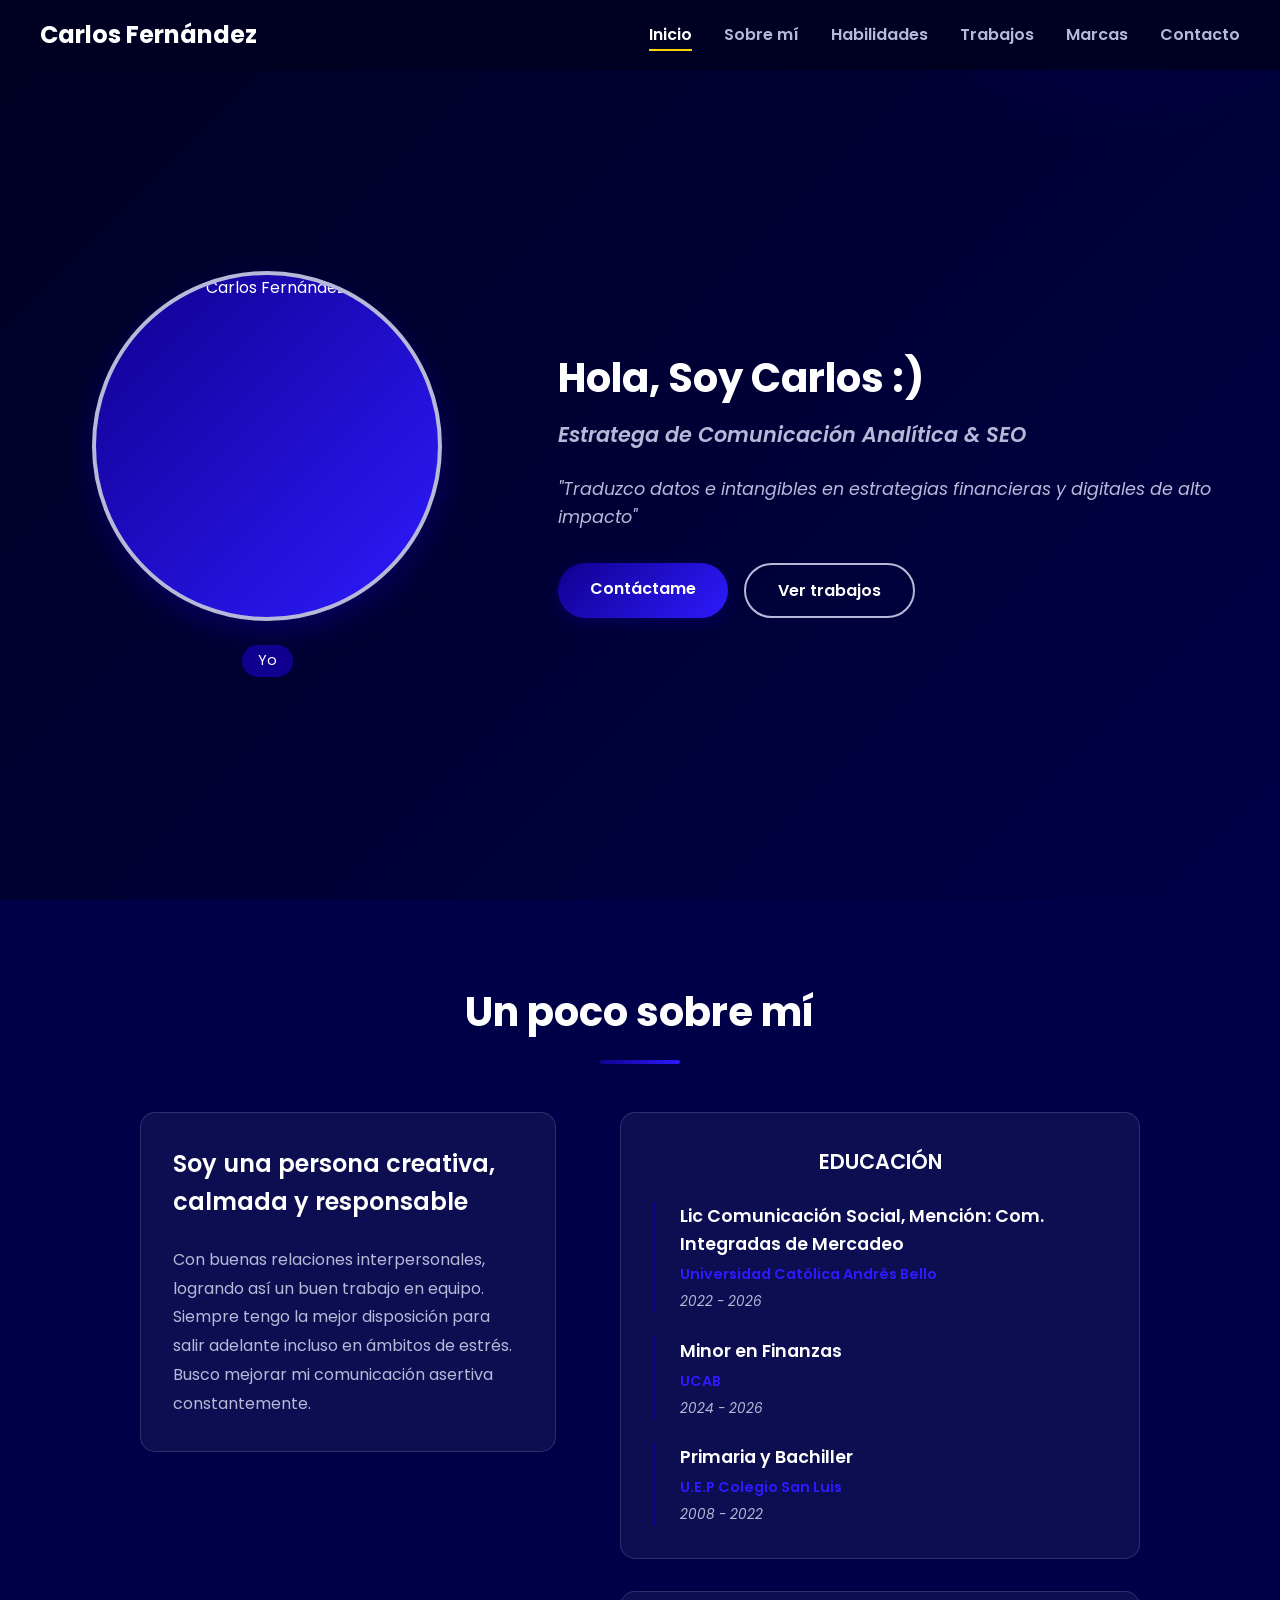
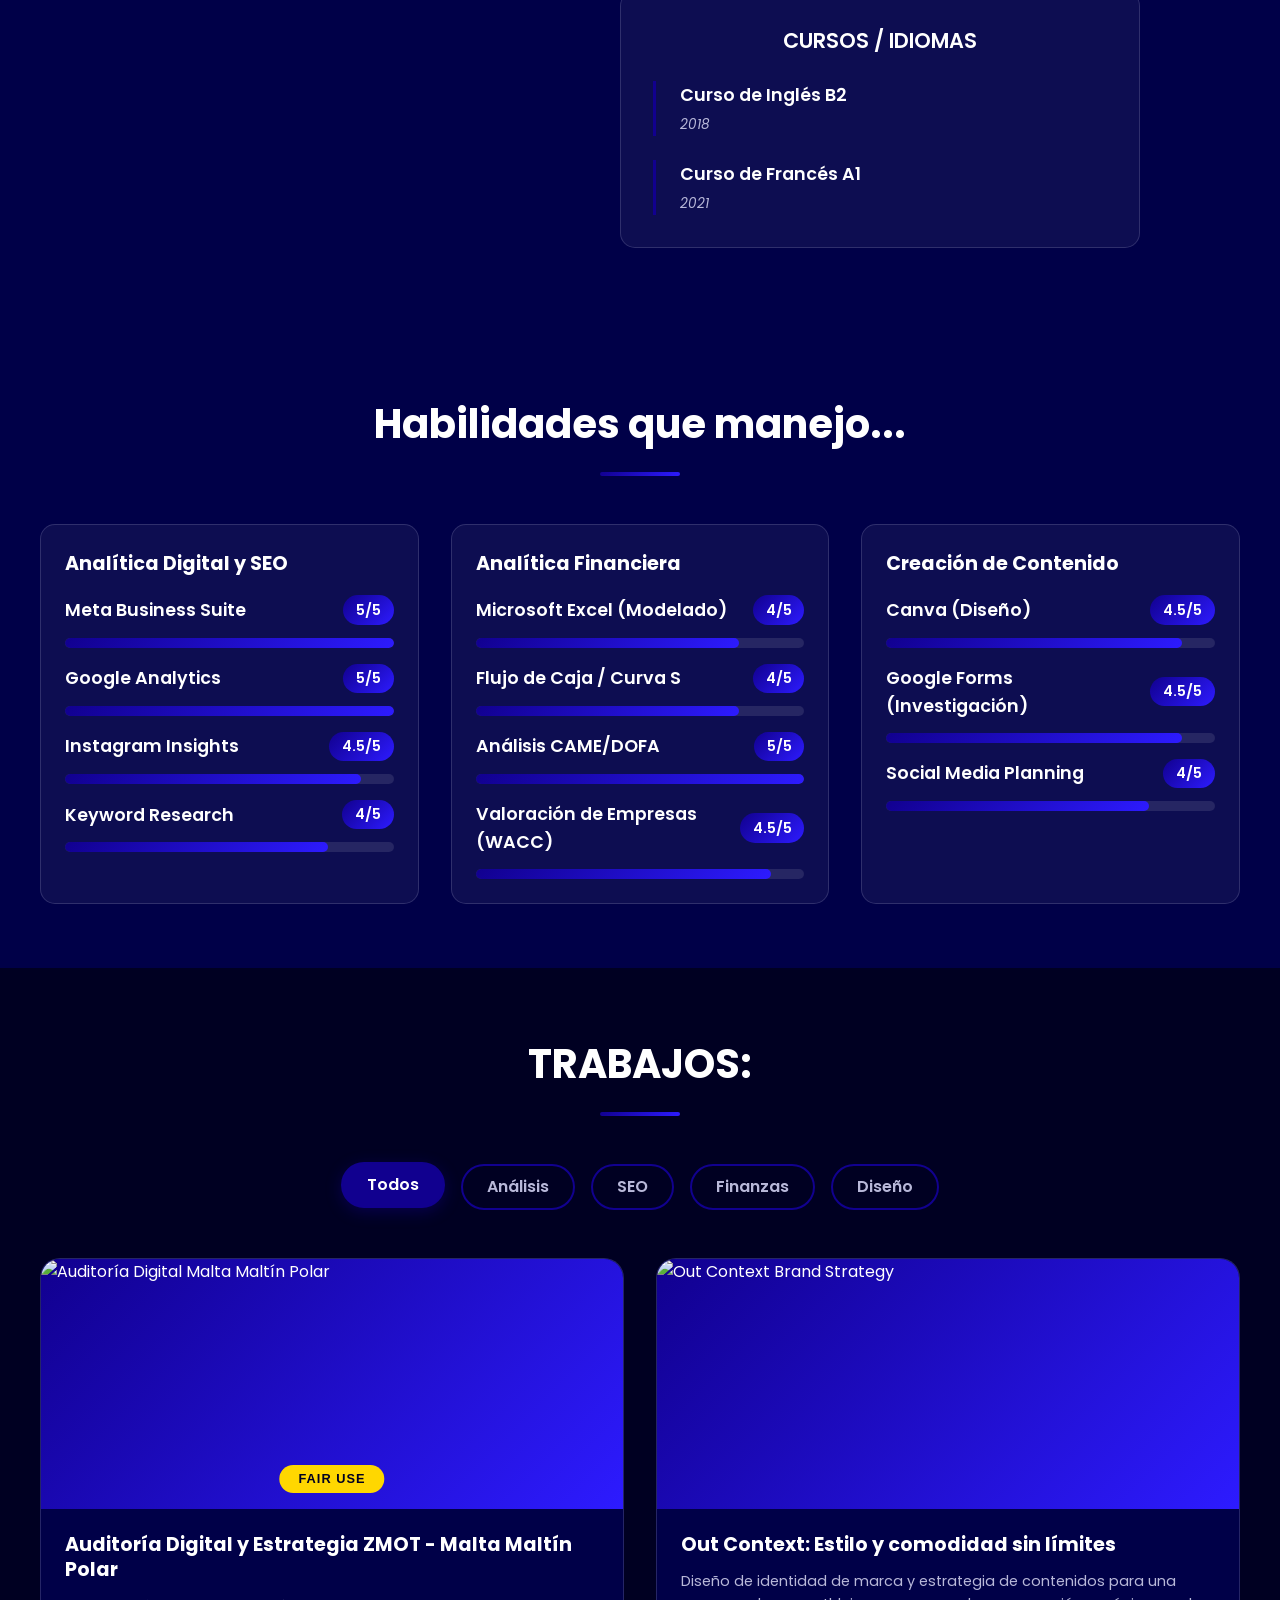
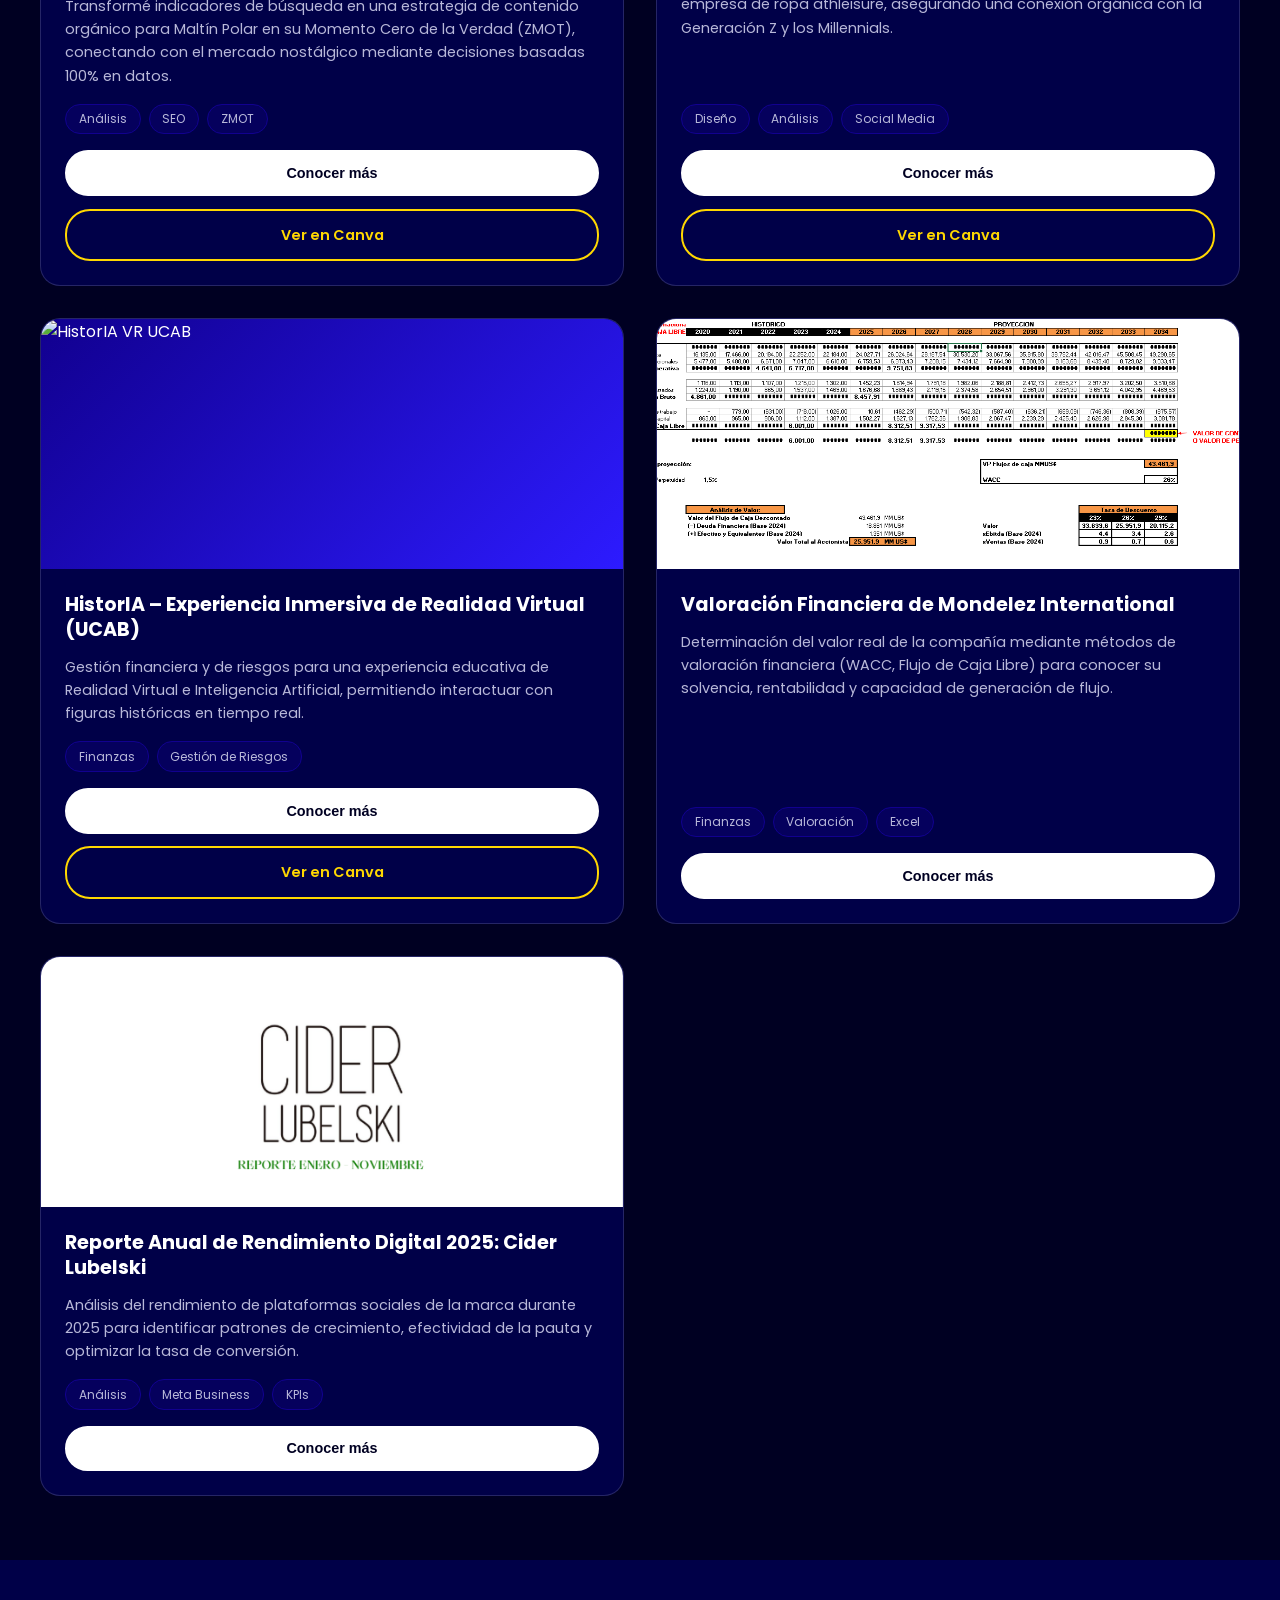
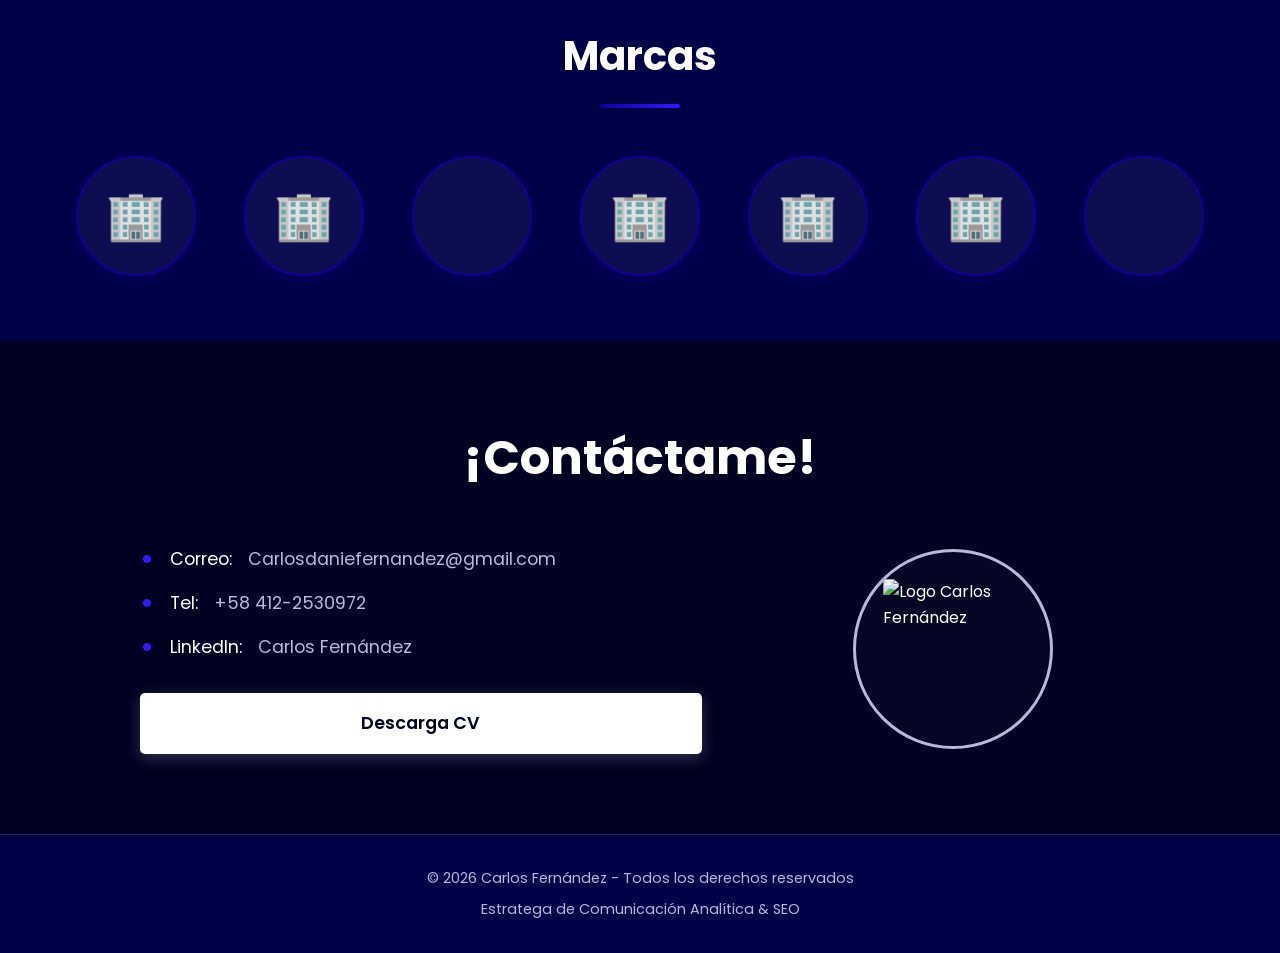
==== commit ec9132e7: "Update index.html" ====
--- a/index.html
+++ b/index.html
@@ -1229,7 +1229,7 @@
                 <!-- TRABAJO 5 - SIN FAIR USE -->
                 <div class="work-card" data-category="analisis">
                     <div class="work-image">
-                        <img src="https://i.imgur.com/jOE3H45.jpg" alt="Reporte Cider Lubelski">
+                        <img src="Cider.png" alt="Reporte Cider Lubelski">
                     </div>
                     <div class="work-content">
                         <h3 class="work-title">Reporte Anual de Rendimiento Digital 2025: Cider Lubelski</h3>
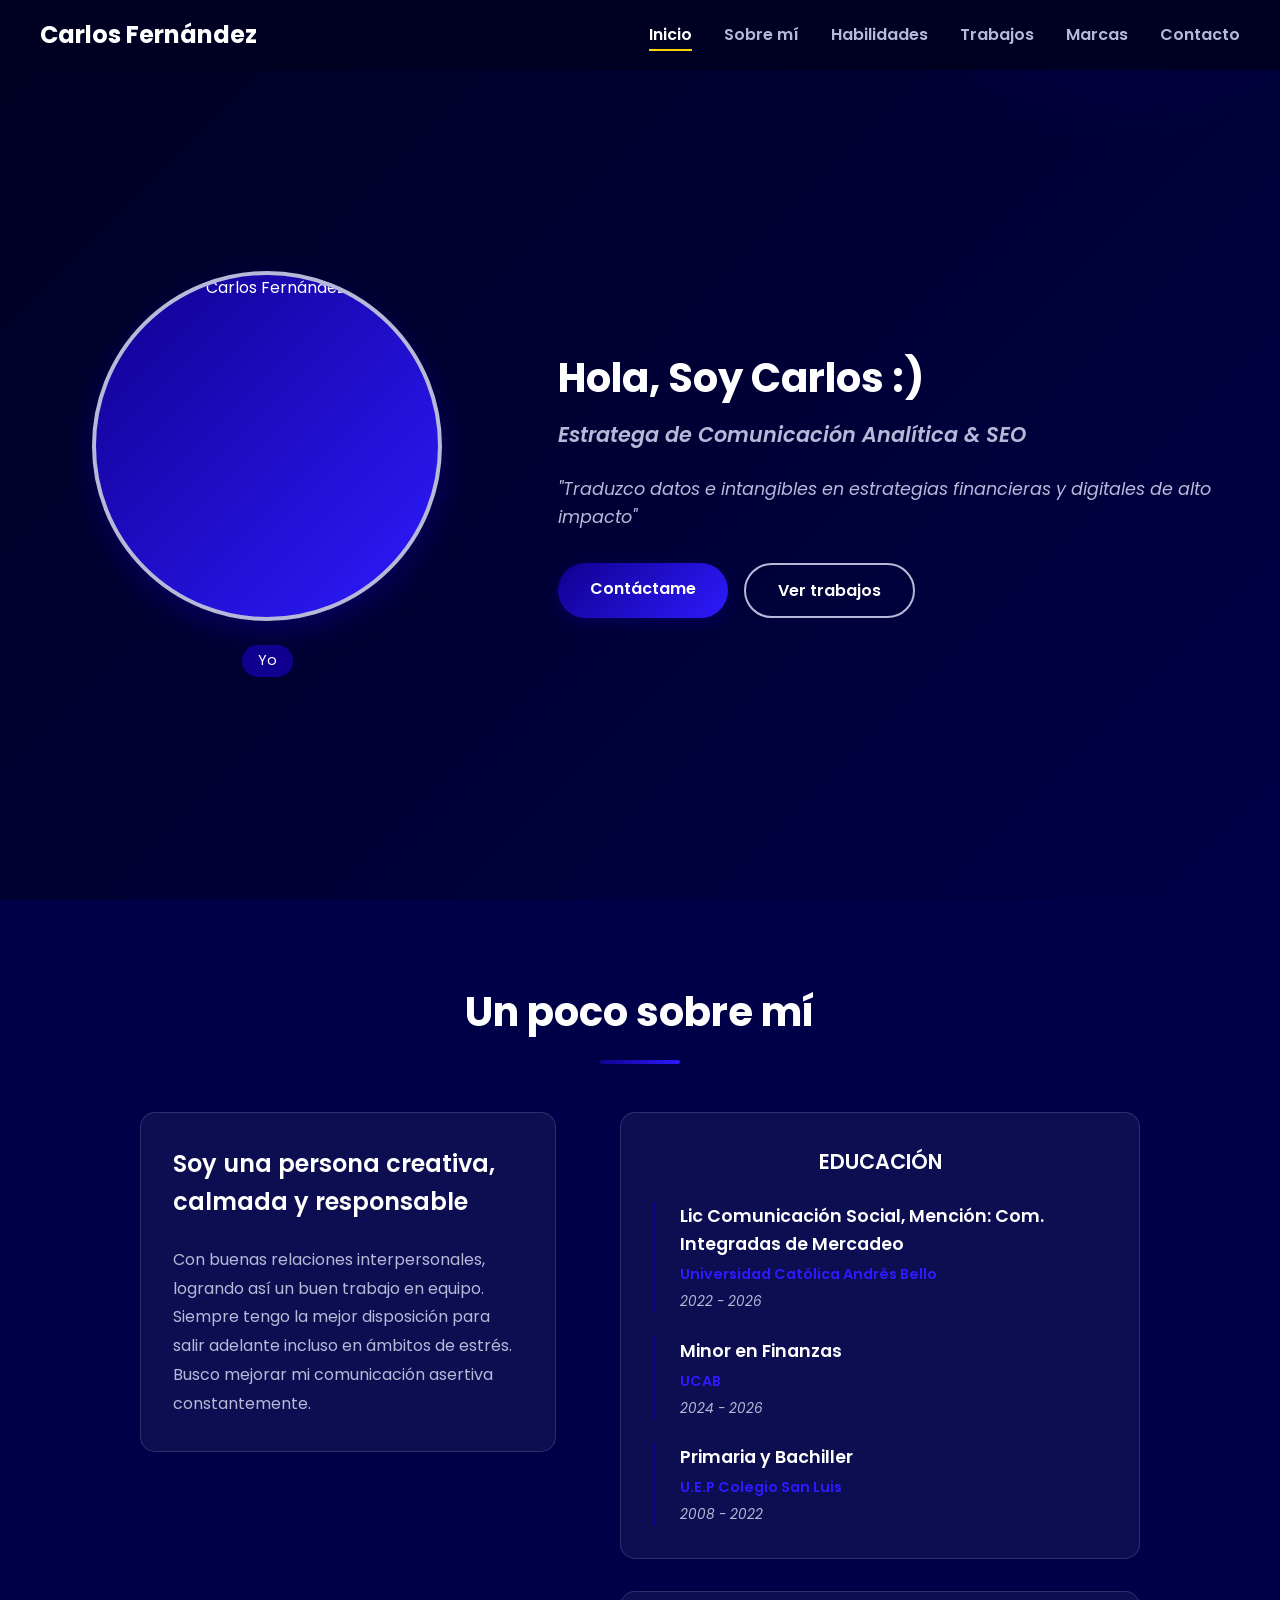
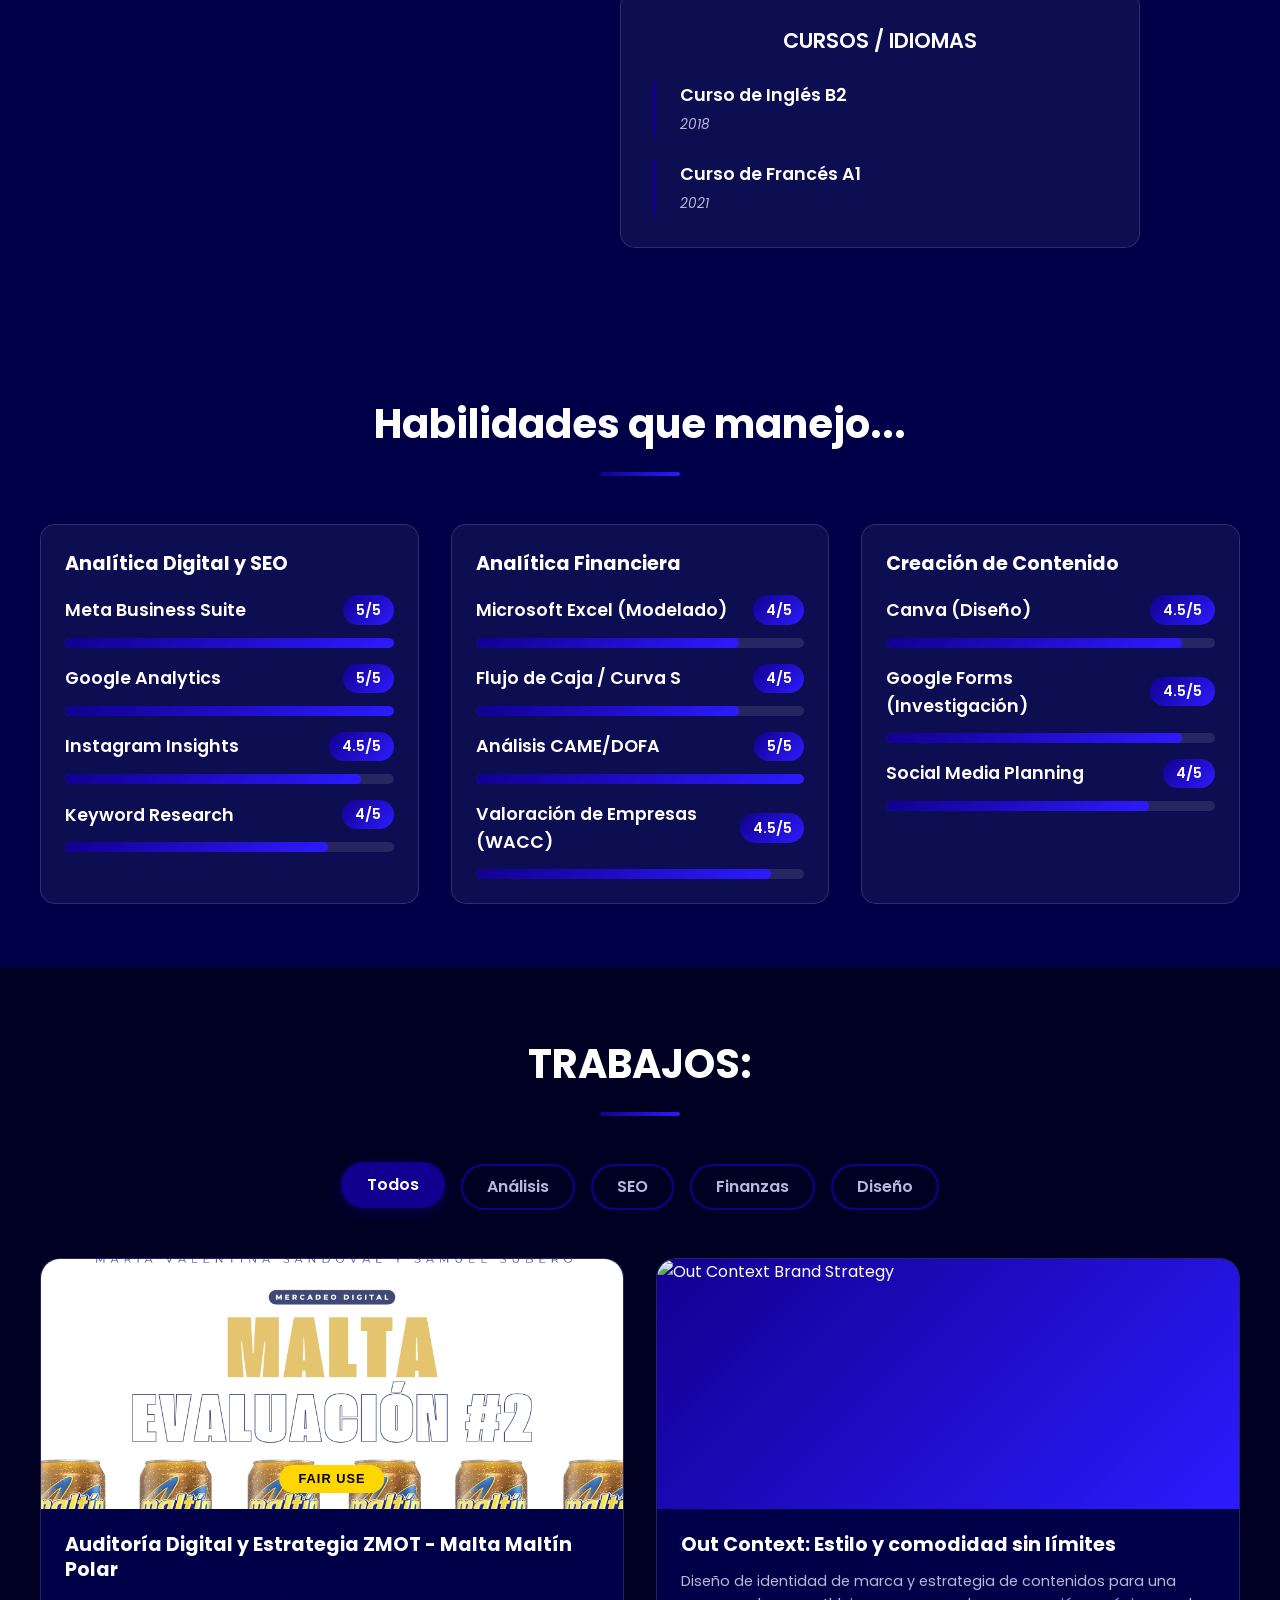
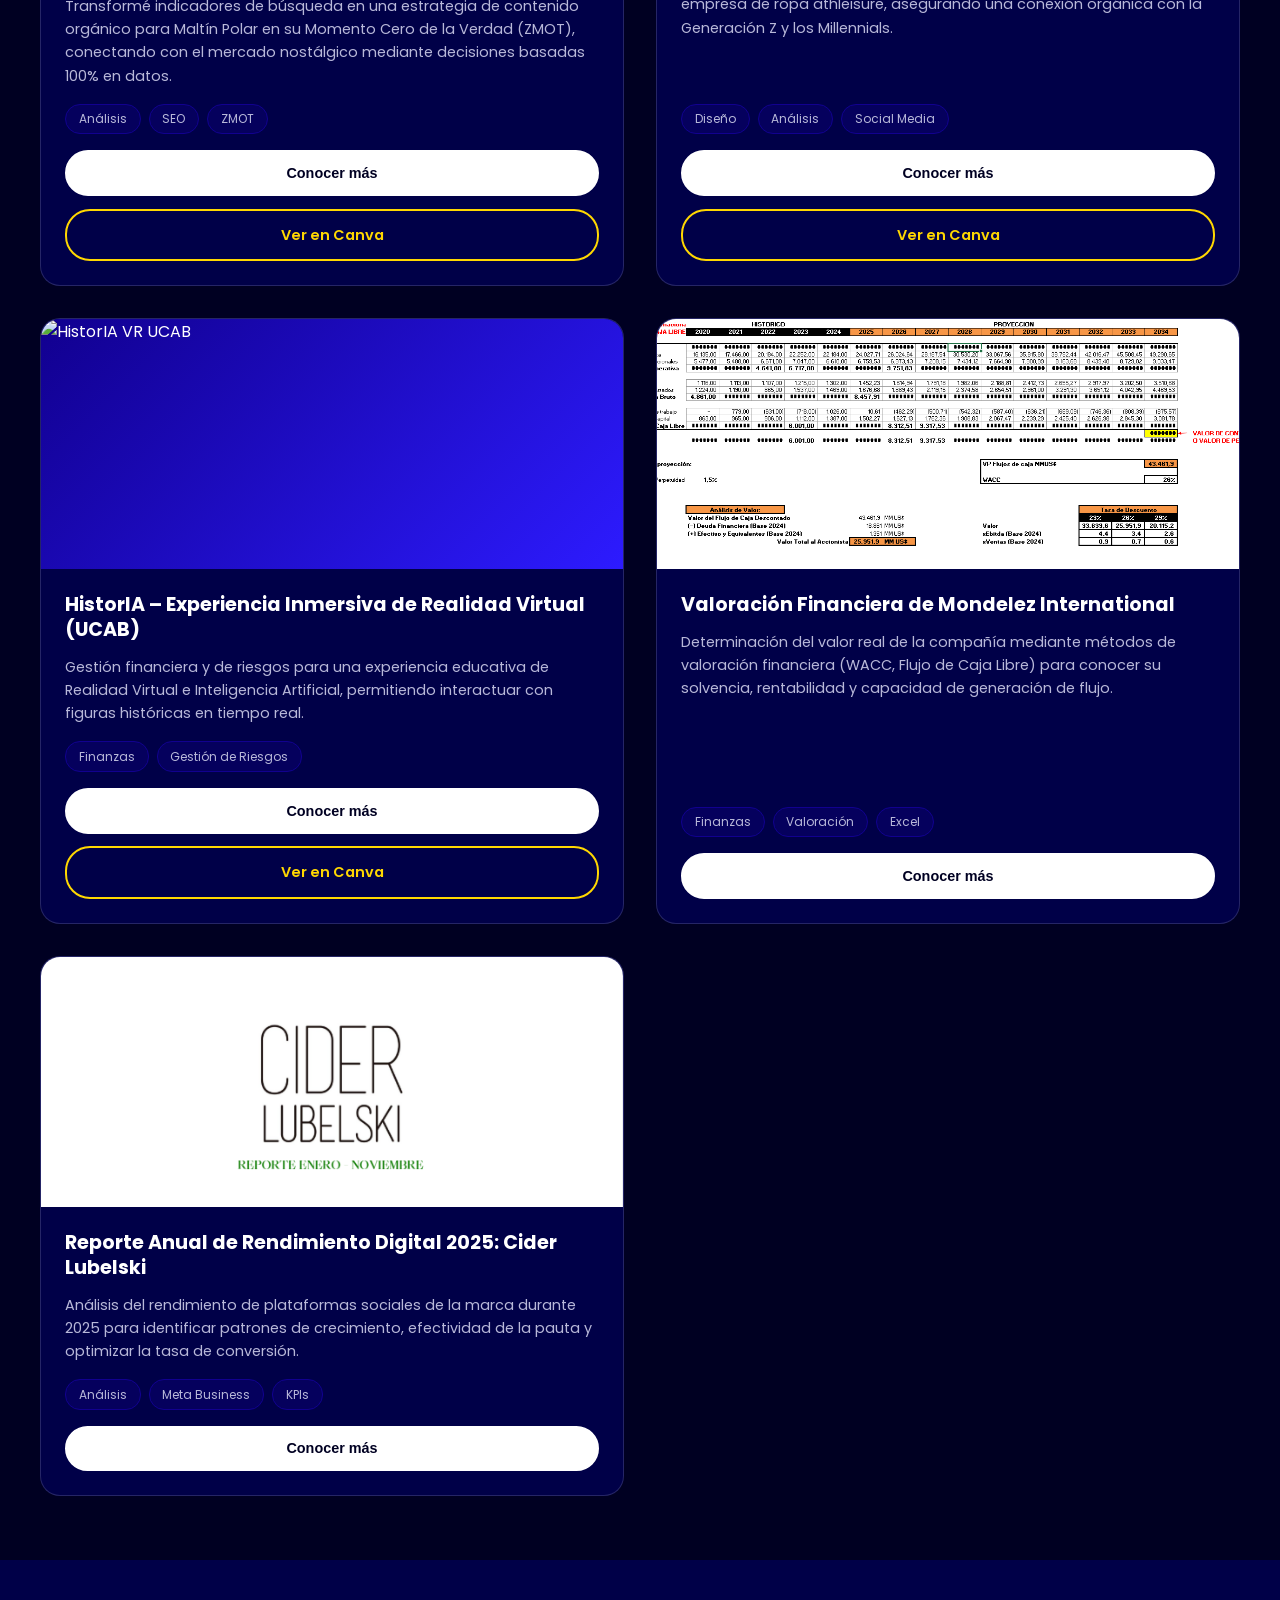
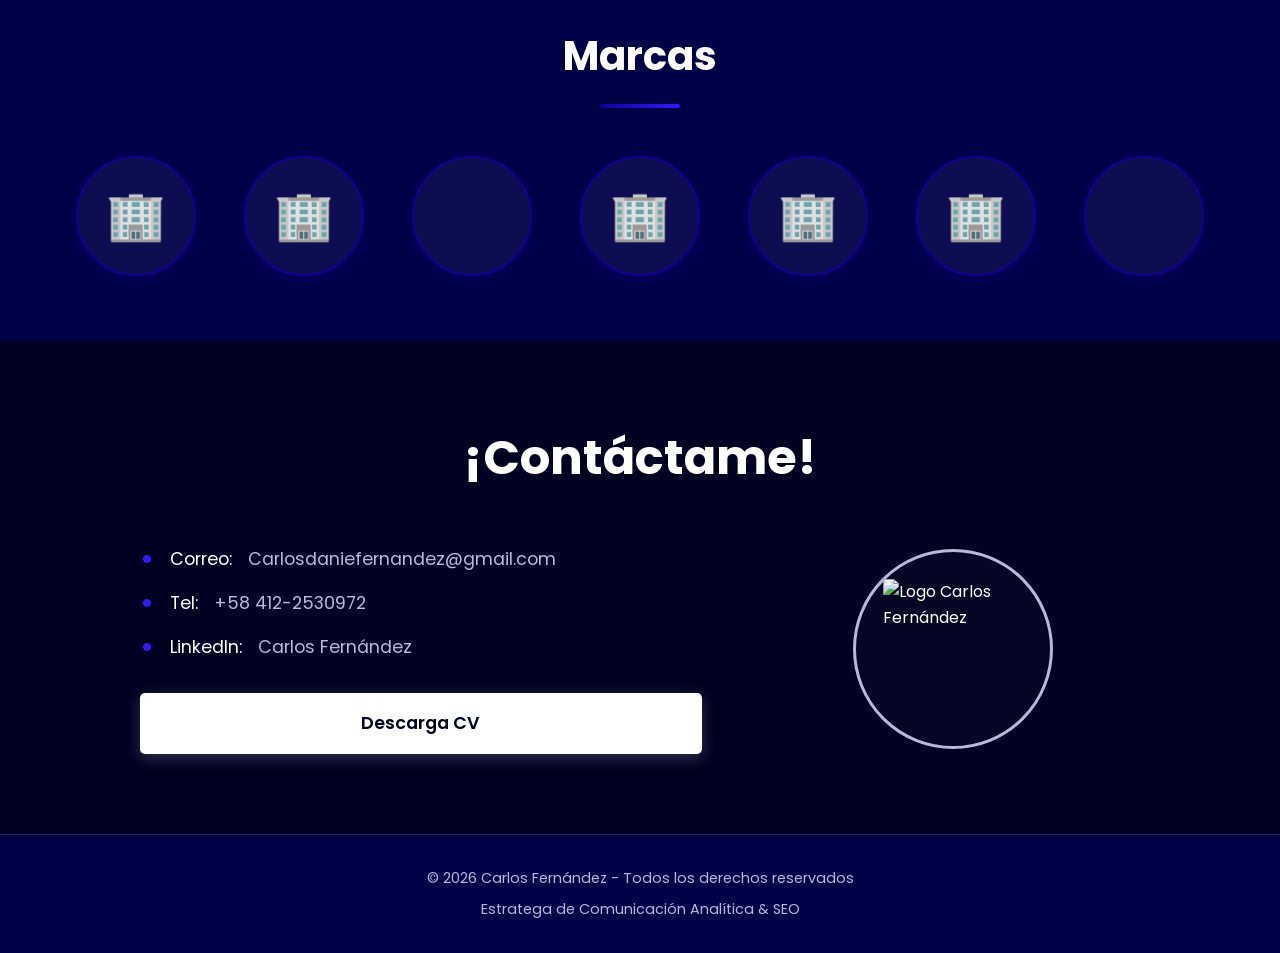
==== commit 8dd47b74: "Update index.html" ====
--- a/index.html
+++ b/index.html
@@ -1150,7 +1150,7 @@
                 <!-- TRABAJO 1 - CON FAIR USE -->
                 <div class="work-card" data-category="analisis seo">
                     <div class="work-image">
-                        <img src="https://i.imgur.com/ZnPU6qf.jpeg" alt="Auditoría Digital Malta Maltín Polar">
+                        <img src="ev1.png" alt="Auditoría Digital Malta Maltín Polar">
                         <button class="fair-use-btn">FAIR USE</button>
                     </div>
                     <div class="work-content">
@@ -1401,7 +1401,7 @@
             </div>
             <div class="modal-body">
                 <div class="modal-image">
-                    <img src="https://i.imgur.com/jOE3H45.jpg" alt="Reporte Cider Lubelski">
+                    <img src="Cider.png" alt="Reporte Cider Lubelski">
                 </div>
                 <div class="modal-info">
                     <div class="tab-content active" id="intro5">
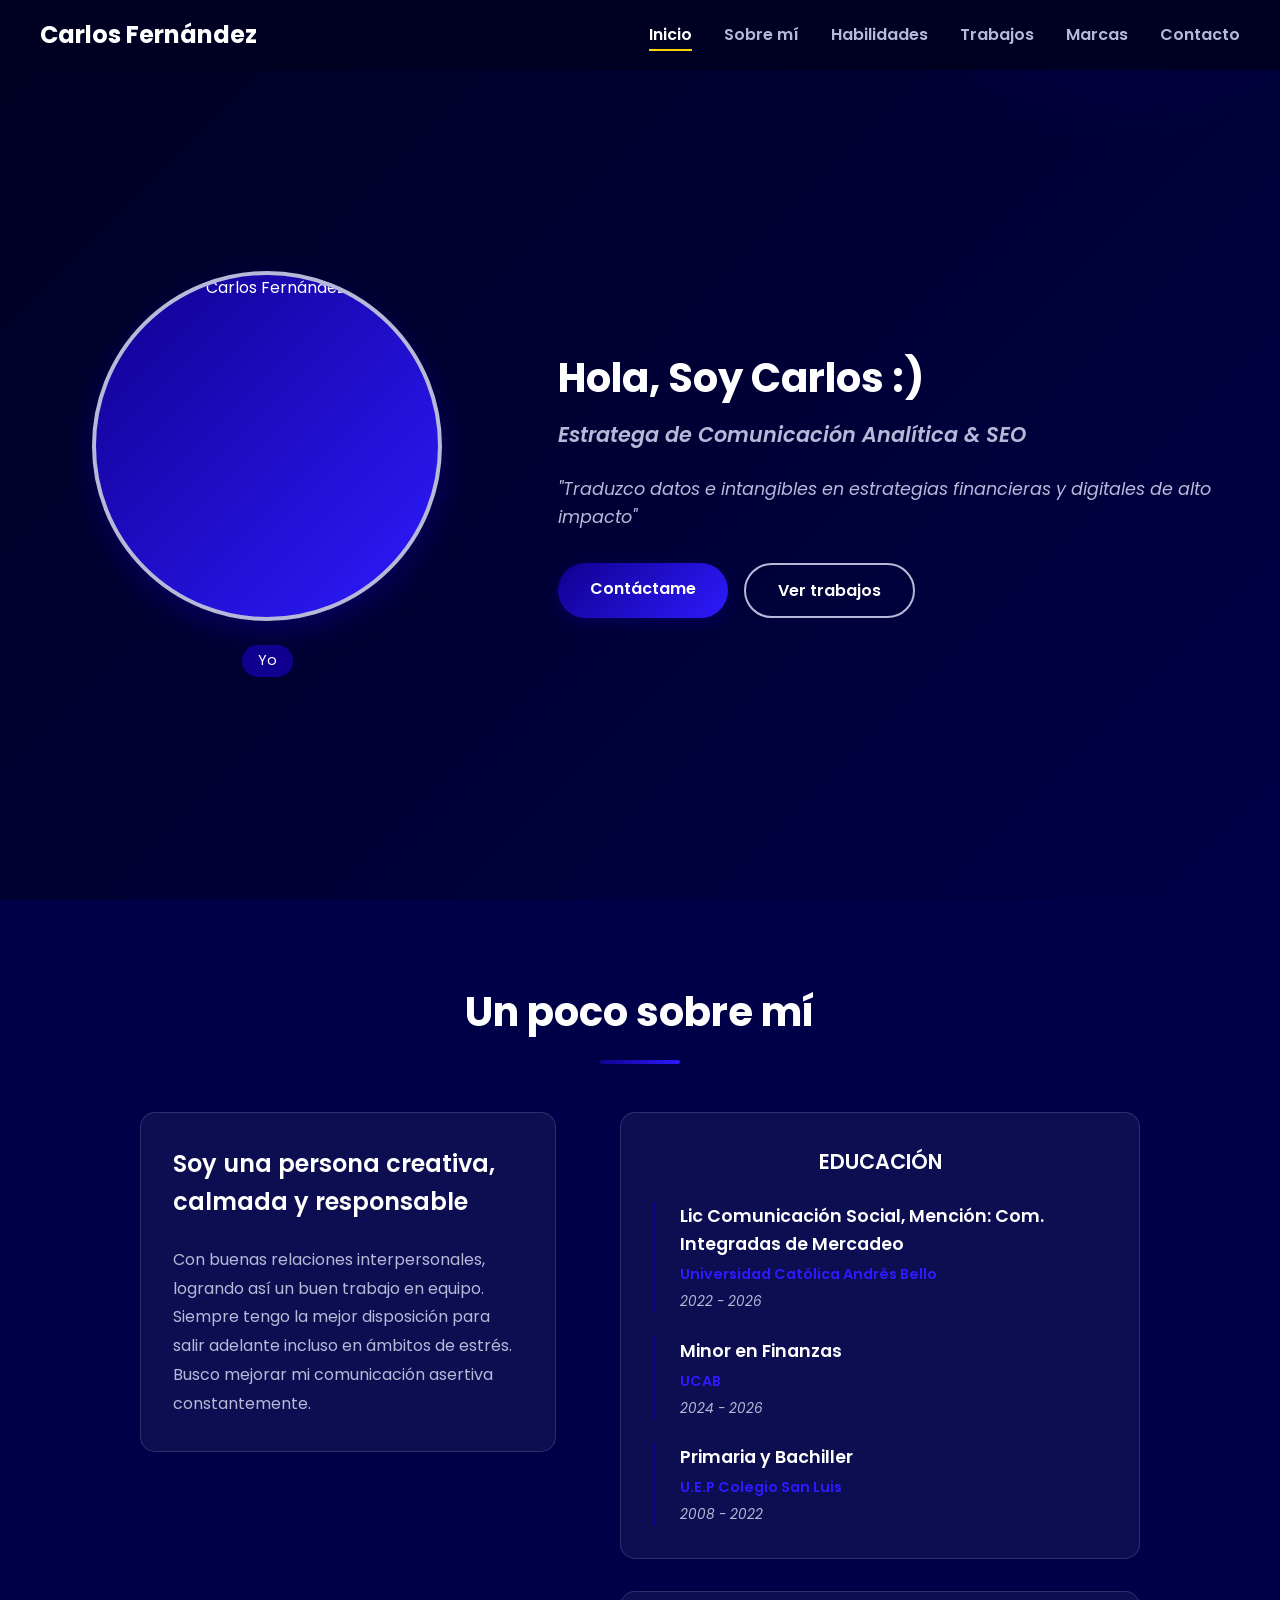
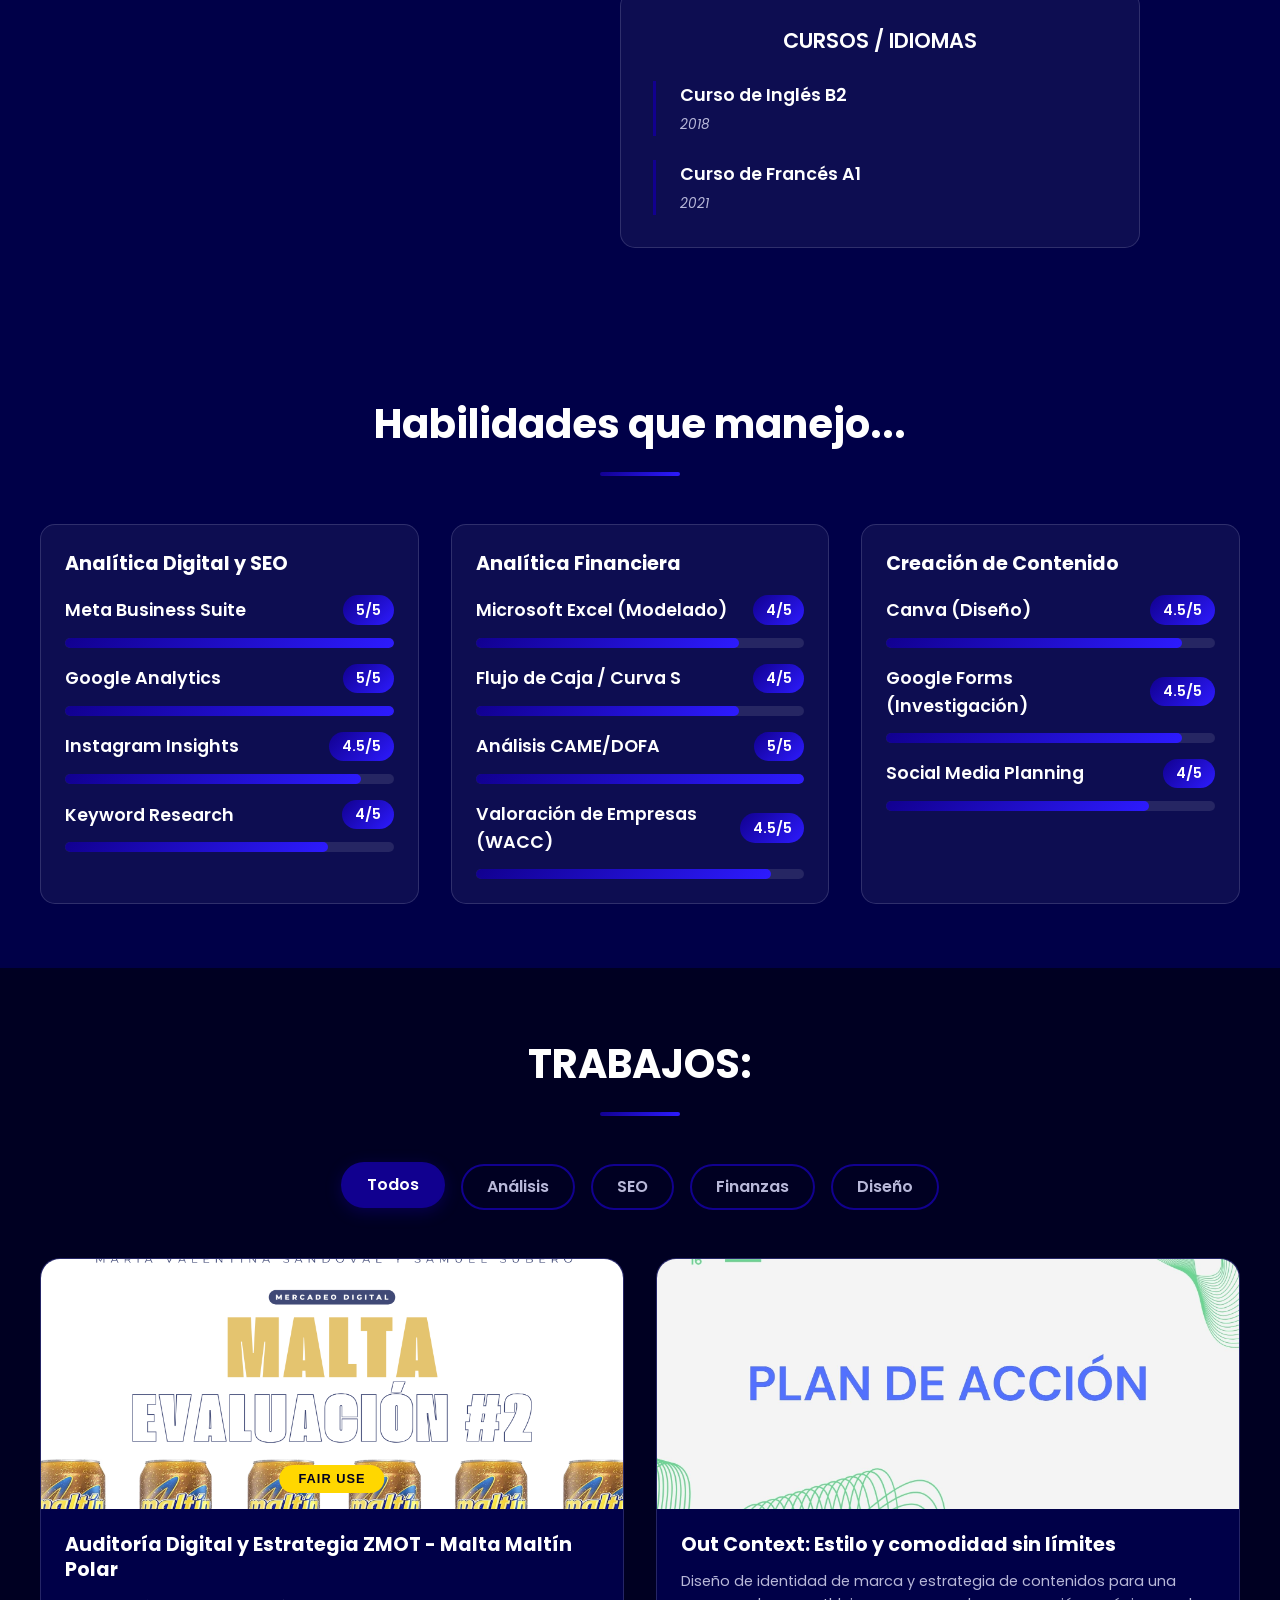
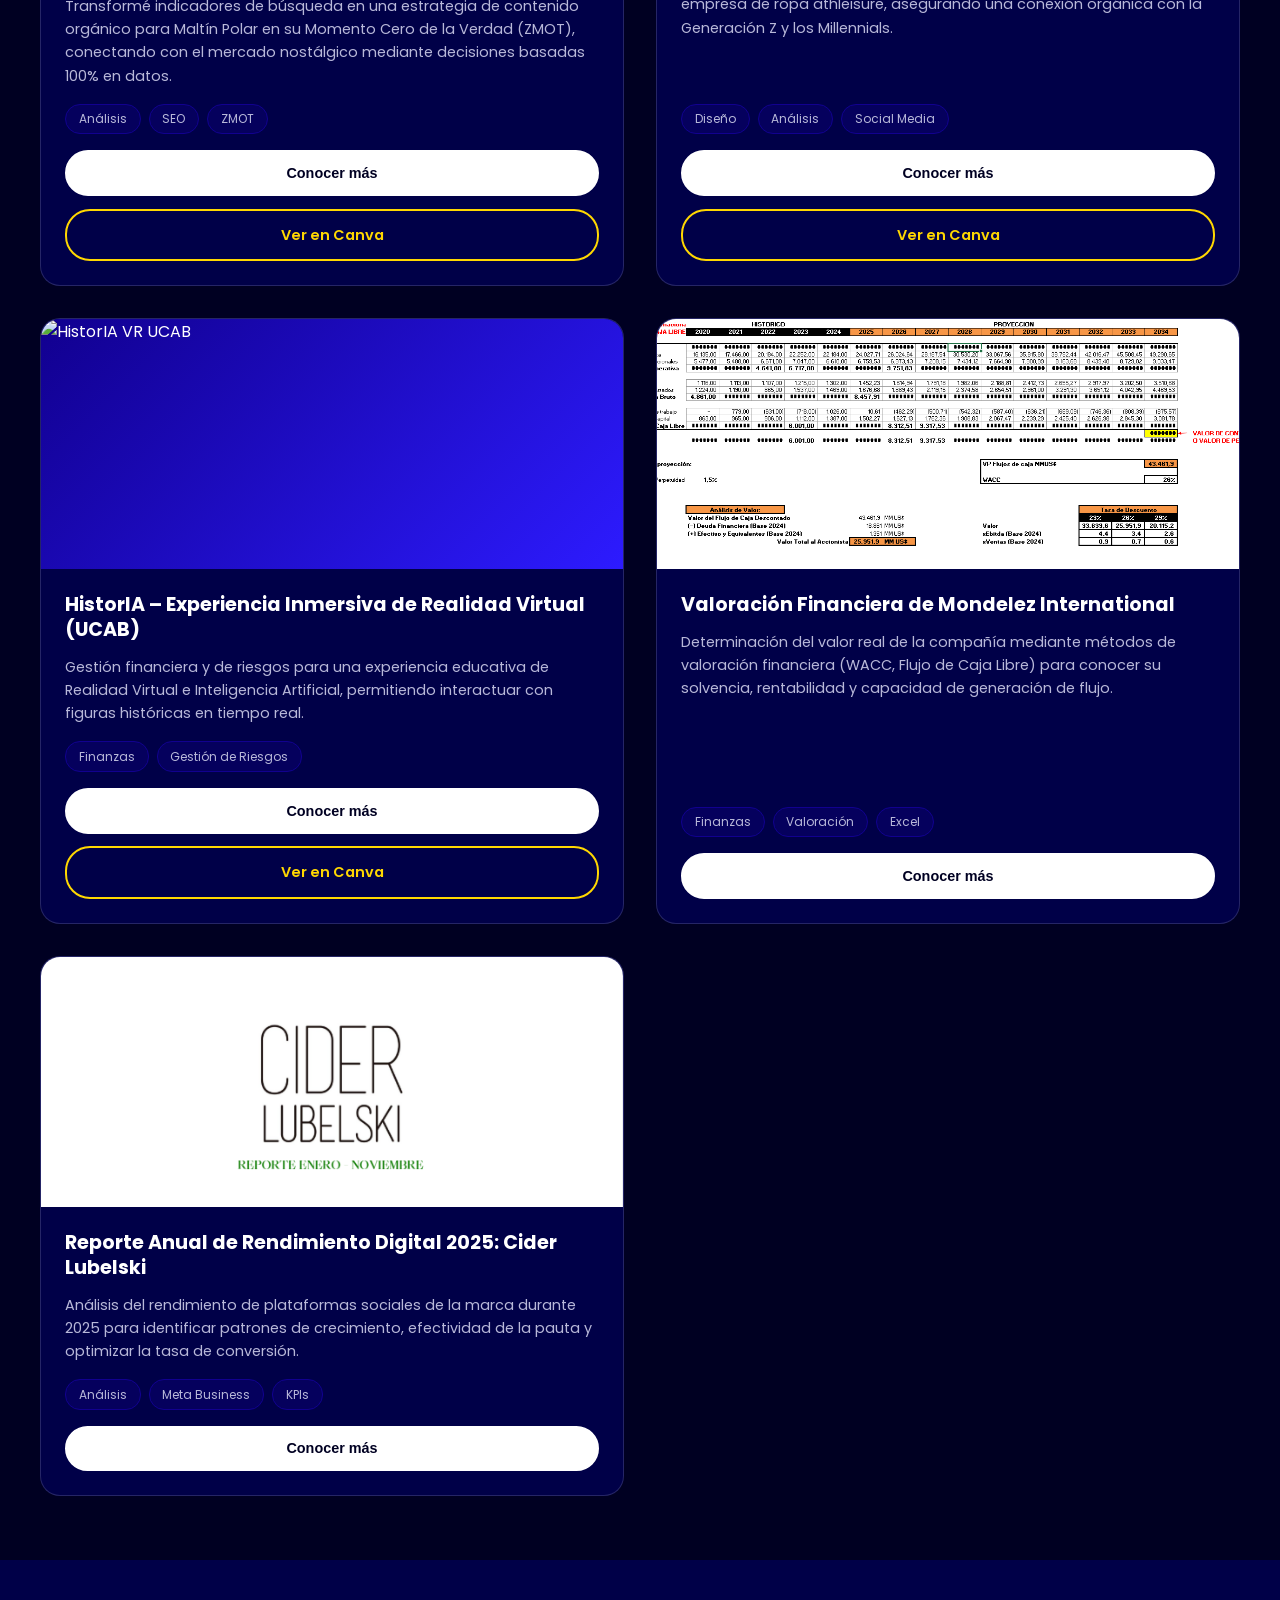
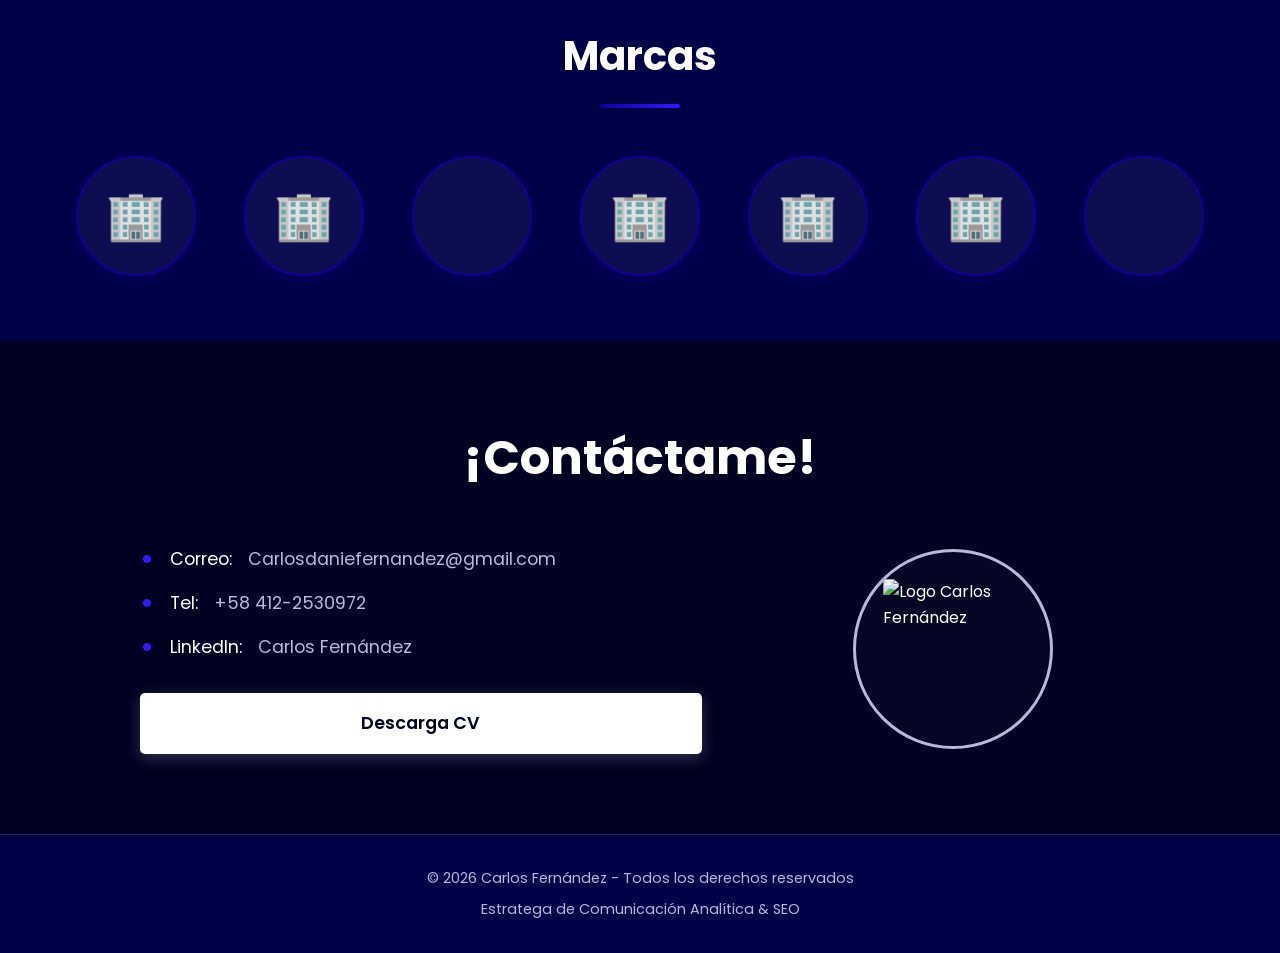
==== commit 51c20fbb: "Update index.html" ====
--- a/index.html
+++ b/index.html
@@ -1171,7 +1171,7 @@
                 <!-- TRABAJO 2 - SIN FAIR USE -->
                 <div class="work-card" data-category="diseno analisis">
                     <div class="work-image">
-                        <img src="https://i.imgur.com/wXMcRia.jpg" alt="Out Context Brand Strategy">
+                        <img src="ev2.jpg" alt="Out Context Brand Strategy">
                     </div>
                     <div class="work-content">
                         <h3 class="work-title">Out Context: Estilo y comodidad sin límites</h3>
@@ -1299,7 +1299,7 @@
             </div>
             <div class="modal-body">
                 <div class="modal-image">
-                    <img src="https://i.imgur.com/wXMcRia.jpg" alt="Out Context Brand Strategy">
+                    <img src="ev2.jpg" alt="Out Context Brand Strategy">
                 </div>
                 <div class="modal-info">
                     <div class="tab-content active" id="intro2">
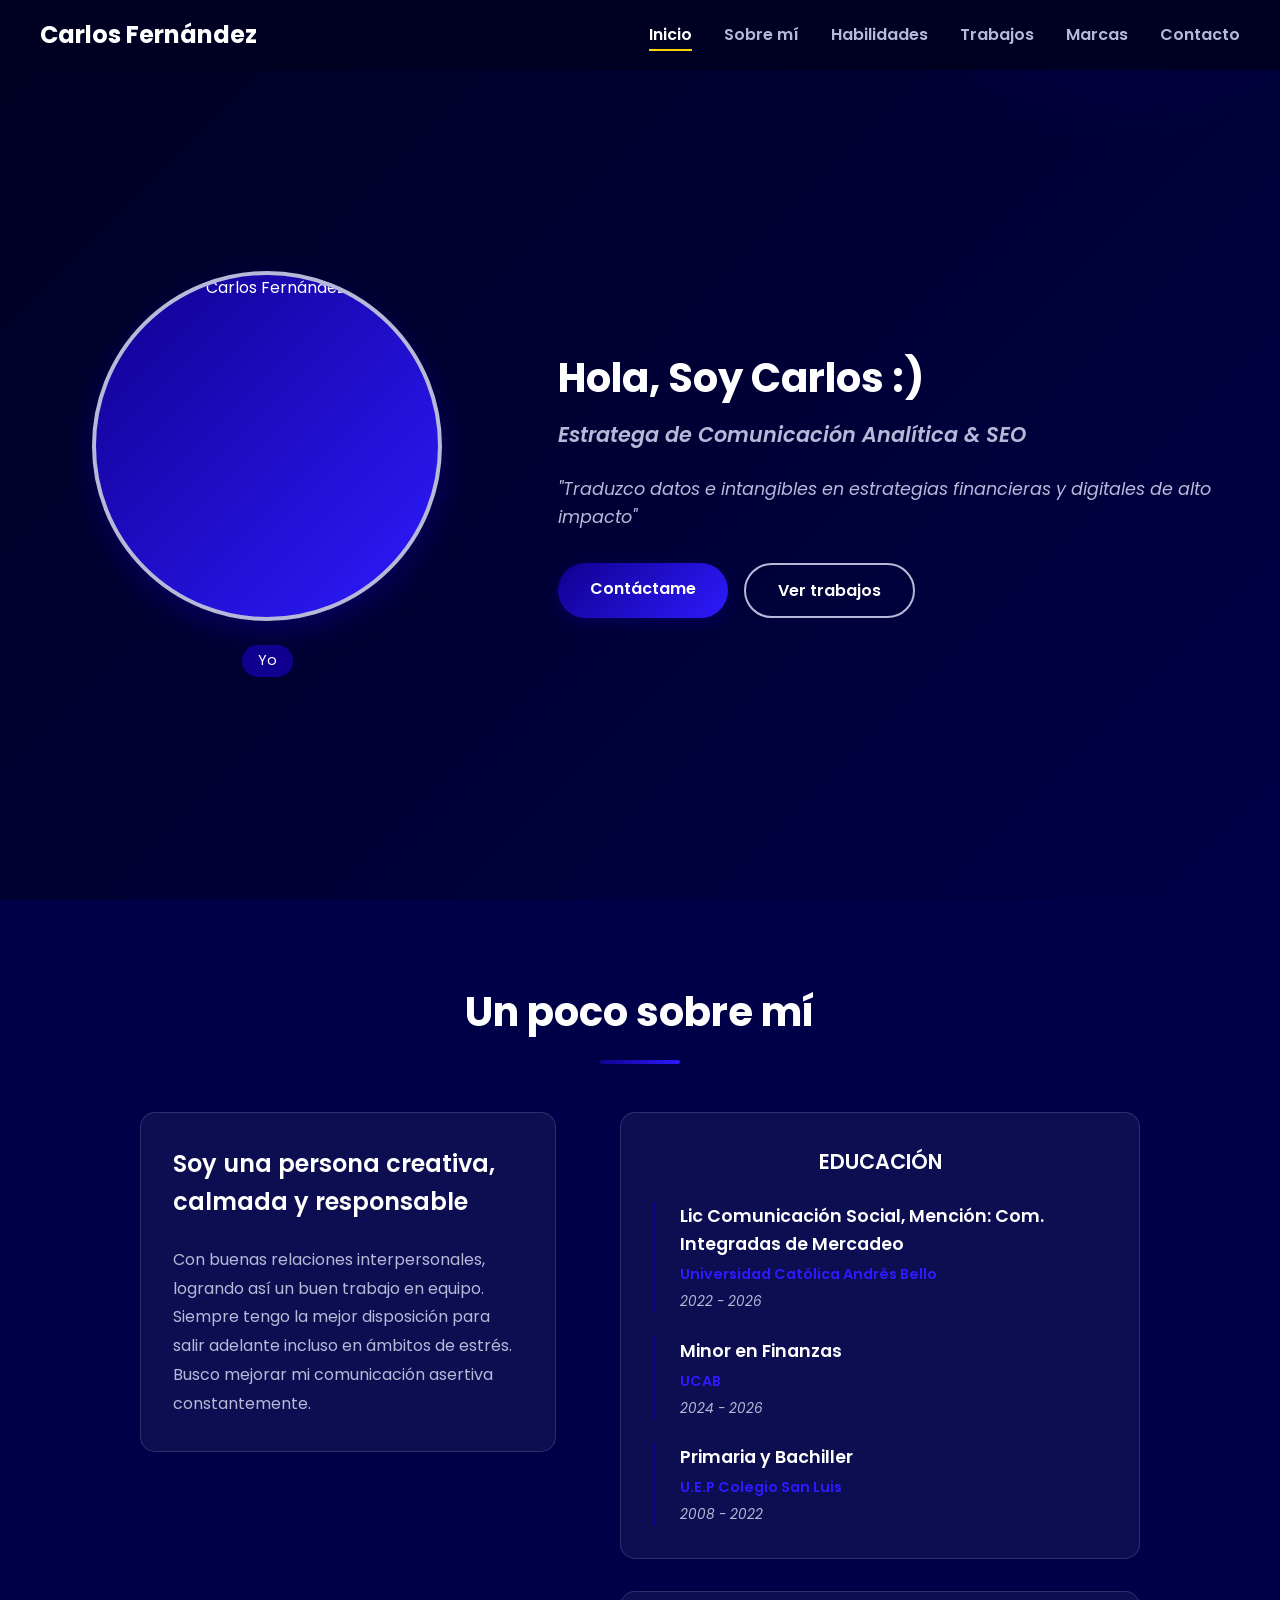
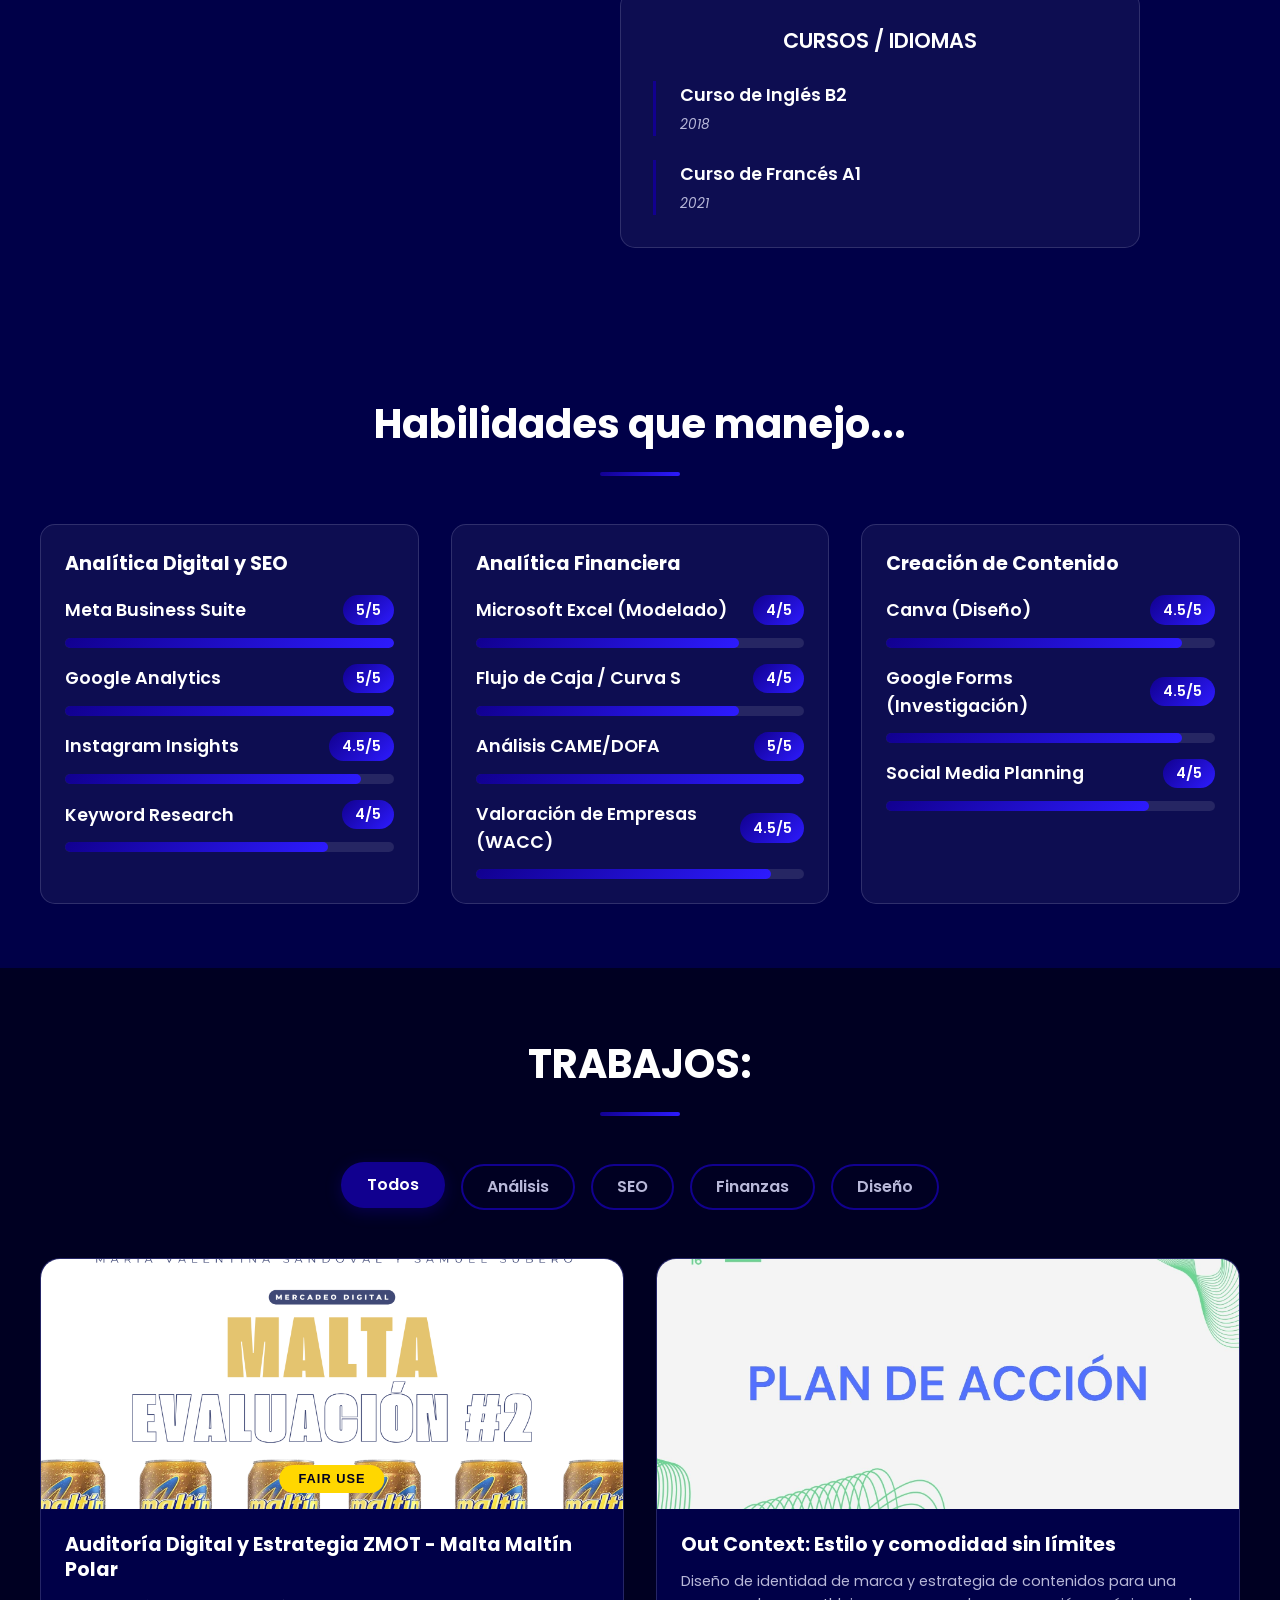
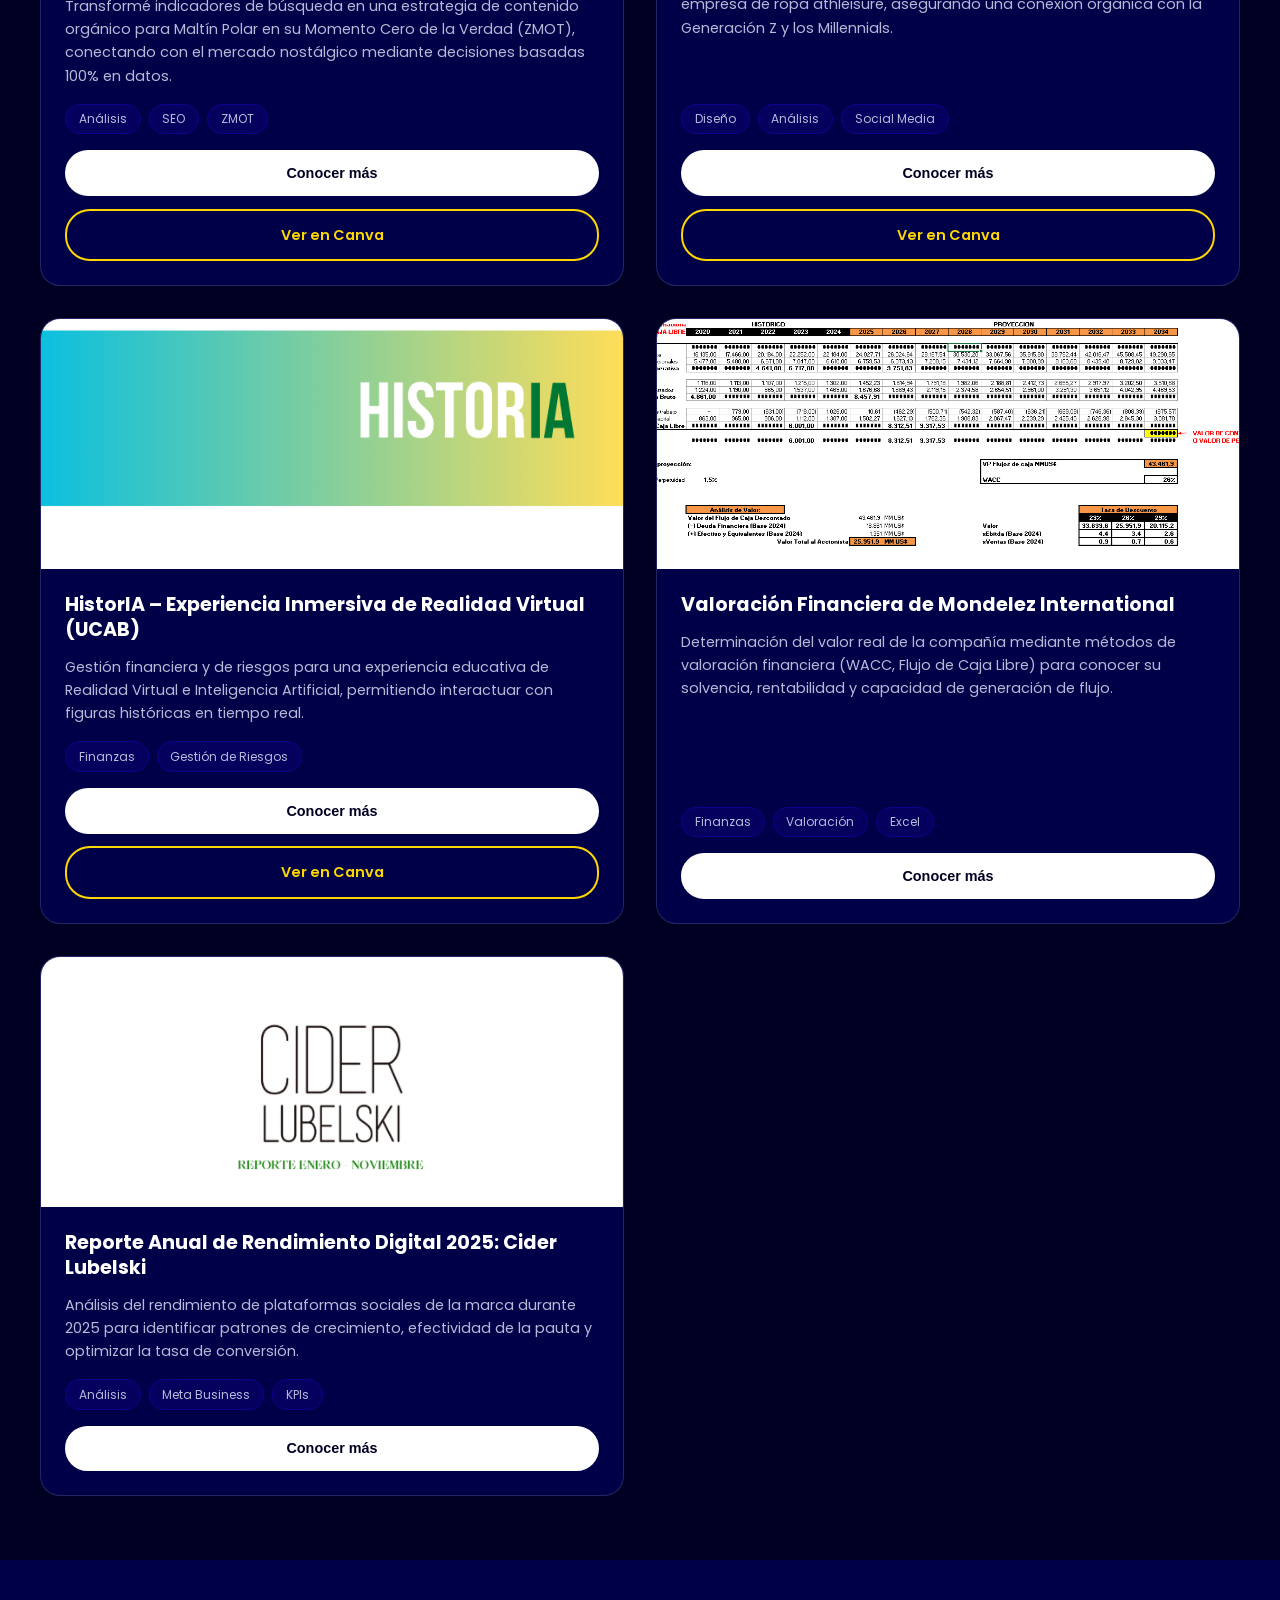
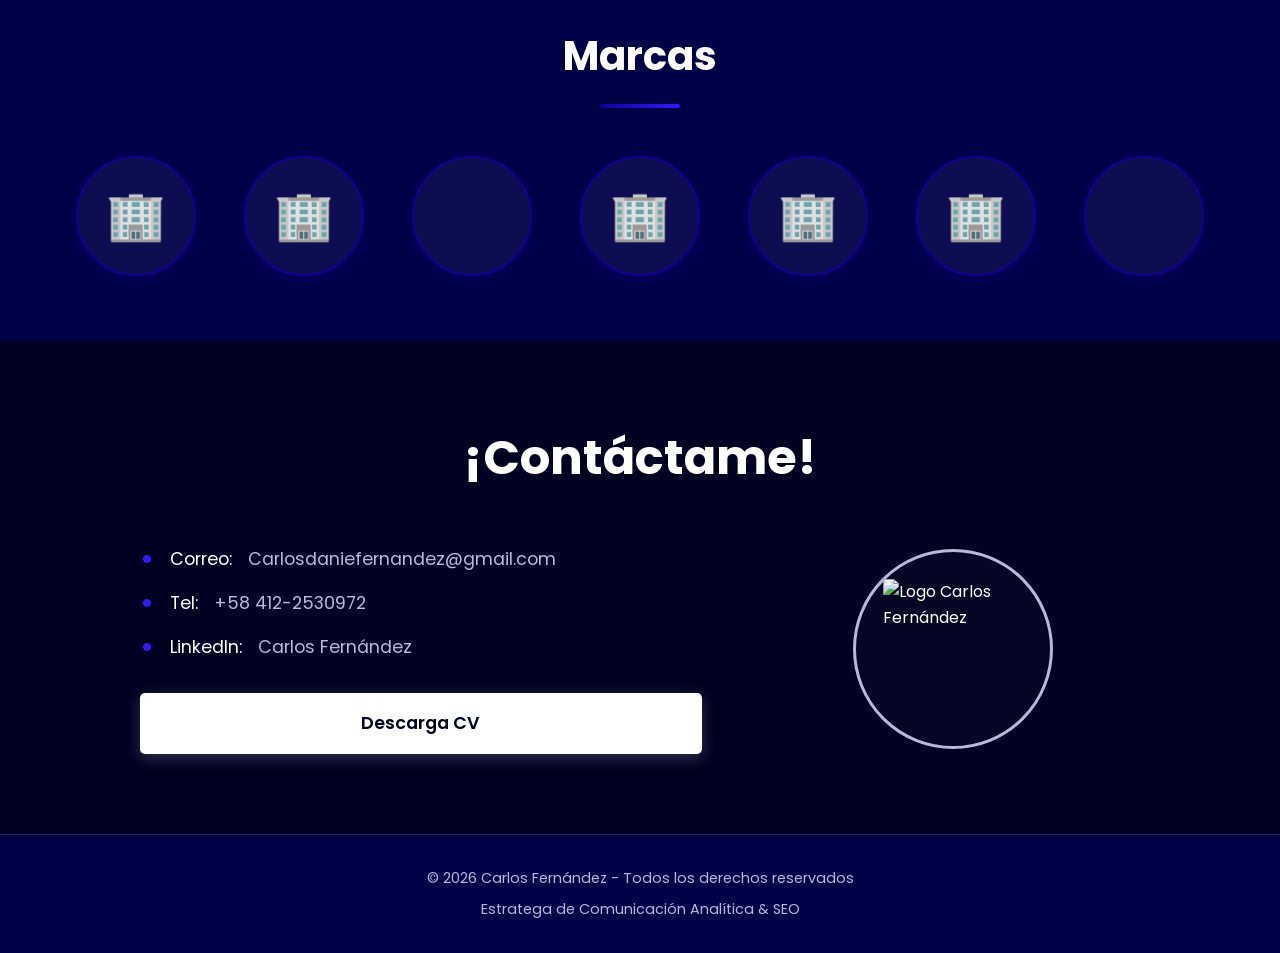
==== commit 9e4c32bb: "Update fmt.Println to print 'Goodbye World'" ====
--- a/index.html
+++ b/index.html
@@ -1191,7 +1191,7 @@
                 <!-- TRABAJO 3 - SIN FAIR USE -->
                 <div class="work-card" data-category="finanzas">
                     <div class="work-image">
-                        <img src="https://i.imgur.com/NiErzsM.jpg" alt="HistorIA VR UCAB">
+                        <img src="ev3.png" alt="HistorIA VR UCAB">
                     </div>
                     <div class="work-content">
                         <h3 class="work-title">HistorIA – Experiencia Inmersiva de Realidad Virtual (UCAB)</h3>
@@ -1333,7 +1333,7 @@
             </div>
             <div class="modal-body">
                 <div class="modal-image">
-                    <img src="https://i.imgur.com/NiErzsM.jpg" alt="HistorIA VR UCAB">
+                    <img src="ev3.png" alt="HistorIA VR UCAB">
                 </div>
                 <div class="modal-info">
                     <div class="tab-content active" id="intro3">
